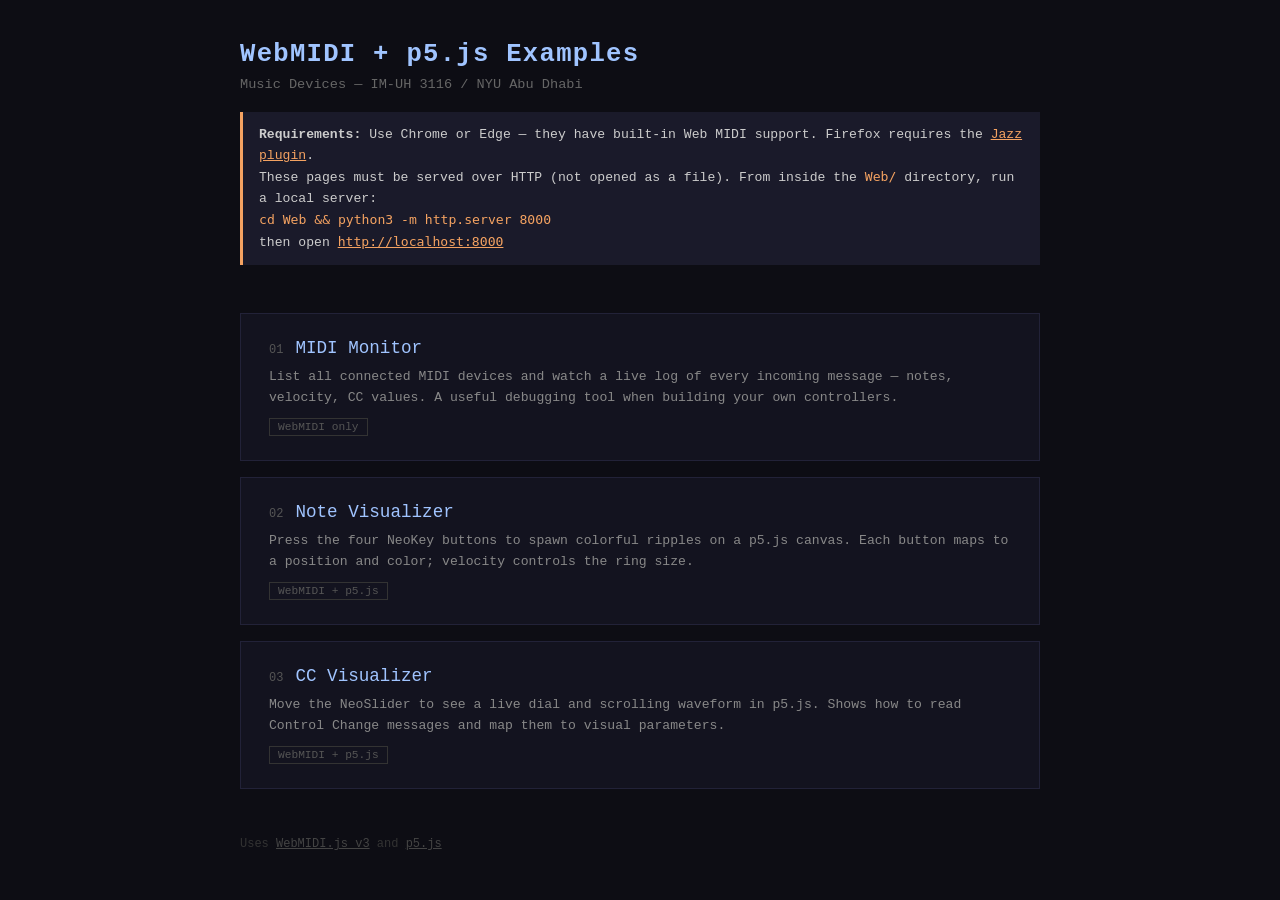
==== Web/index.html @ 54f550d8 "Add WebMIDI + p5.js example pages for the class kit Three standalone HTML pages under Web/ demonstra" ====
<!DOCTYPE html>
<html lang="en">
<head>
  <meta charset="UTF-8">
  <meta name="viewport" content="width=device-width, initial-scale=1.0">
  <title>WebMIDI + p5.js Examples</title>
  <style>
    * { box-sizing: border-box; margin: 0; padding: 0; }

    body {
      background: #0d0d14;
      color: #e0e0f0;
      font-family: 'Courier New', monospace;
      padding: 40px 20px;
      min-height: 100vh;
    }

    header {
      max-width: 800px;
      margin: 0 auto 48px;
    }

    h1 {
      font-size: 1.6rem;
      color: #a0c4ff;
      margin-bottom: 8px;
      letter-spacing: 0.05em;
    }

    .subtitle {
      color: #666;
      font-size: 0.85rem;
    }

    .notice {
      margin-top: 20px;
      padding: 12px 16px;
      background: #1a1a2a;
      border-left: 3px solid #f4a261;
      color: #ccc;
      font-size: 0.82rem;
      line-height: 1.6;
    }

    .notice code {
      color: #f4a261;
    }

    .examples {
      max-width: 800px;
      margin: 0 auto;
      display: grid;
      gap: 16px;
    }

    .card {
      display: block;
      padding: 24px 28px;
      background: #13131f;
      border: 1px solid #222238;
      text-decoration: none;
      color: inherit;
      transition: border-color 0.15s, background 0.15s;
    }

    .card:hover {
      background: #17172a;
      border-color: #a0c4ff;
    }

    .card-header {
      display: flex;
      align-items: baseline;
      gap: 12px;
      margin-bottom: 8px;
    }

    .card-num {
      font-size: 0.75rem;
      color: #555;
    }

    .card-title {
      font-size: 1.1rem;
      color: #a0c4ff;
    }

    .card-desc {
      color: #888;
      font-size: 0.82rem;
      line-height: 1.6;
    }

    .tag {
      display: inline-block;
      margin-top: 10px;
      padding: 2px 8px;
      font-size: 0.7rem;
      border: 1px solid #333;
      color: #555;
    }

    footer {
      max-width: 800px;
      margin: 48px auto 0;
      color: #333;
      font-size: 0.75rem;
    }
  </style>
</head>
<body>

<header>
  <h1>WebMIDI + p5.js Examples</h1>
  <p class="subtitle">Music Devices — IM-UH 3116 / NYU Abu Dhabi</p>

  <div class="notice">
    <strong>Requirements:</strong> Use Chrome or Edge — they have built-in Web MIDI support.
    Firefox requires the <a href="https://jazz-soft.net/download/Jazz-Plugin/" style="color:#f4a261">Jazz plugin</a>.<br>
    These pages must be served over HTTP (not opened as a file). From inside the <code>Web/</code>
    directory, run a local server:
    <br><code>cd Web &amp;&amp; python3 -m http.server 8000</code>
    <br>then open <a href="http://localhost:8000" style="color:#f4a261"><code>http://localhost:8000</code></a>
  </div>
</header>

<div class="examples">

  <a class="card" href="01_midi_monitor.html">
    <div class="card-header">
      <span class="card-num">01</span>
      <span class="card-title">MIDI Monitor</span>
    </div>
    <p class="card-desc">
      List all connected MIDI devices and watch a live log of every incoming message —
      notes, velocity, CC values. A useful debugging tool when building your own controllers.
    </p>
    <span class="tag">WebMIDI only</span>
  </a>

  <a class="card" href="02_note_visualizer.html">
    <div class="card-header">
      <span class="card-num">02</span>
      <span class="card-title">Note Visualizer</span>
    </div>
    <p class="card-desc">
      Press the four NeoKey buttons to spawn colorful ripples on a p5.js canvas.
      Each button maps to a position and color; velocity controls the ring size.
    </p>
    <span class="tag">WebMIDI + p5.js</span>
  </a>

  <a class="card" href="03_cc_visualizer.html">
    <div class="card-header">
      <span class="card-num">03</span>
      <span class="card-title">CC Visualizer</span>
    </div>
    <p class="card-desc">
      Move the NeoSlider to see a live dial and scrolling waveform in p5.js.
      Shows how to read Control Change messages and map them to visual parameters.
    </p>
    <span class="tag">WebMIDI + p5.js</span>
  </a>

</div>

<footer>
  <p>Uses <a href="https://webmidijs.org" style="color:#444">WebMIDI.js v3</a> and <a href="https://p5js.org" style="color:#444">p5.js</a></p>
</footer>

</body>
</html>
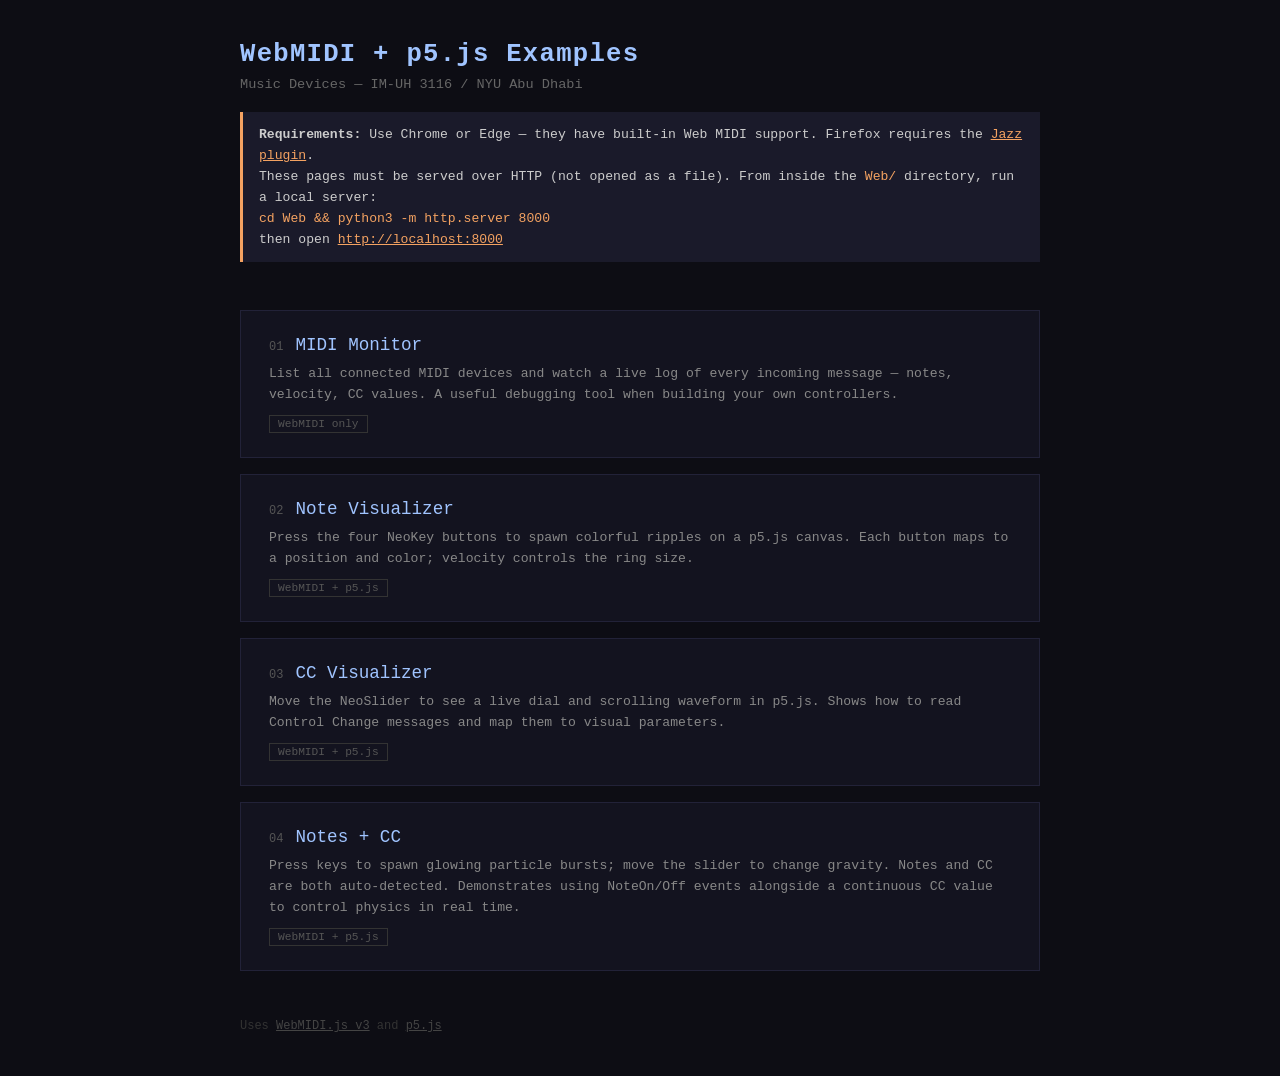
==== commit a39b3b3e: "Combined example" ====
--- a/Web/index.html
+++ b/Web/index.html
@@ -162,6 +162,19 @@
     <span class="tag">WebMIDI + p5.js</span>
   </a>
 
+  <a class="card" href="04_notes_and_cc.html">
+    <div class="card-header">
+      <span class="card-num">04</span>
+      <span class="card-title">Notes + CC</span>
+    </div>
+    <p class="card-desc">
+      Press keys to spawn glowing particle bursts; move the slider to change gravity.
+      Notes and CC are both auto-detected. Demonstrates using NoteOn/Off events
+      alongside a continuous CC value to control physics in real time.
+    </p>
+    <span class="tag">WebMIDI + p5.js</span>
+  </a>
+
 </div>
 
 <footer>
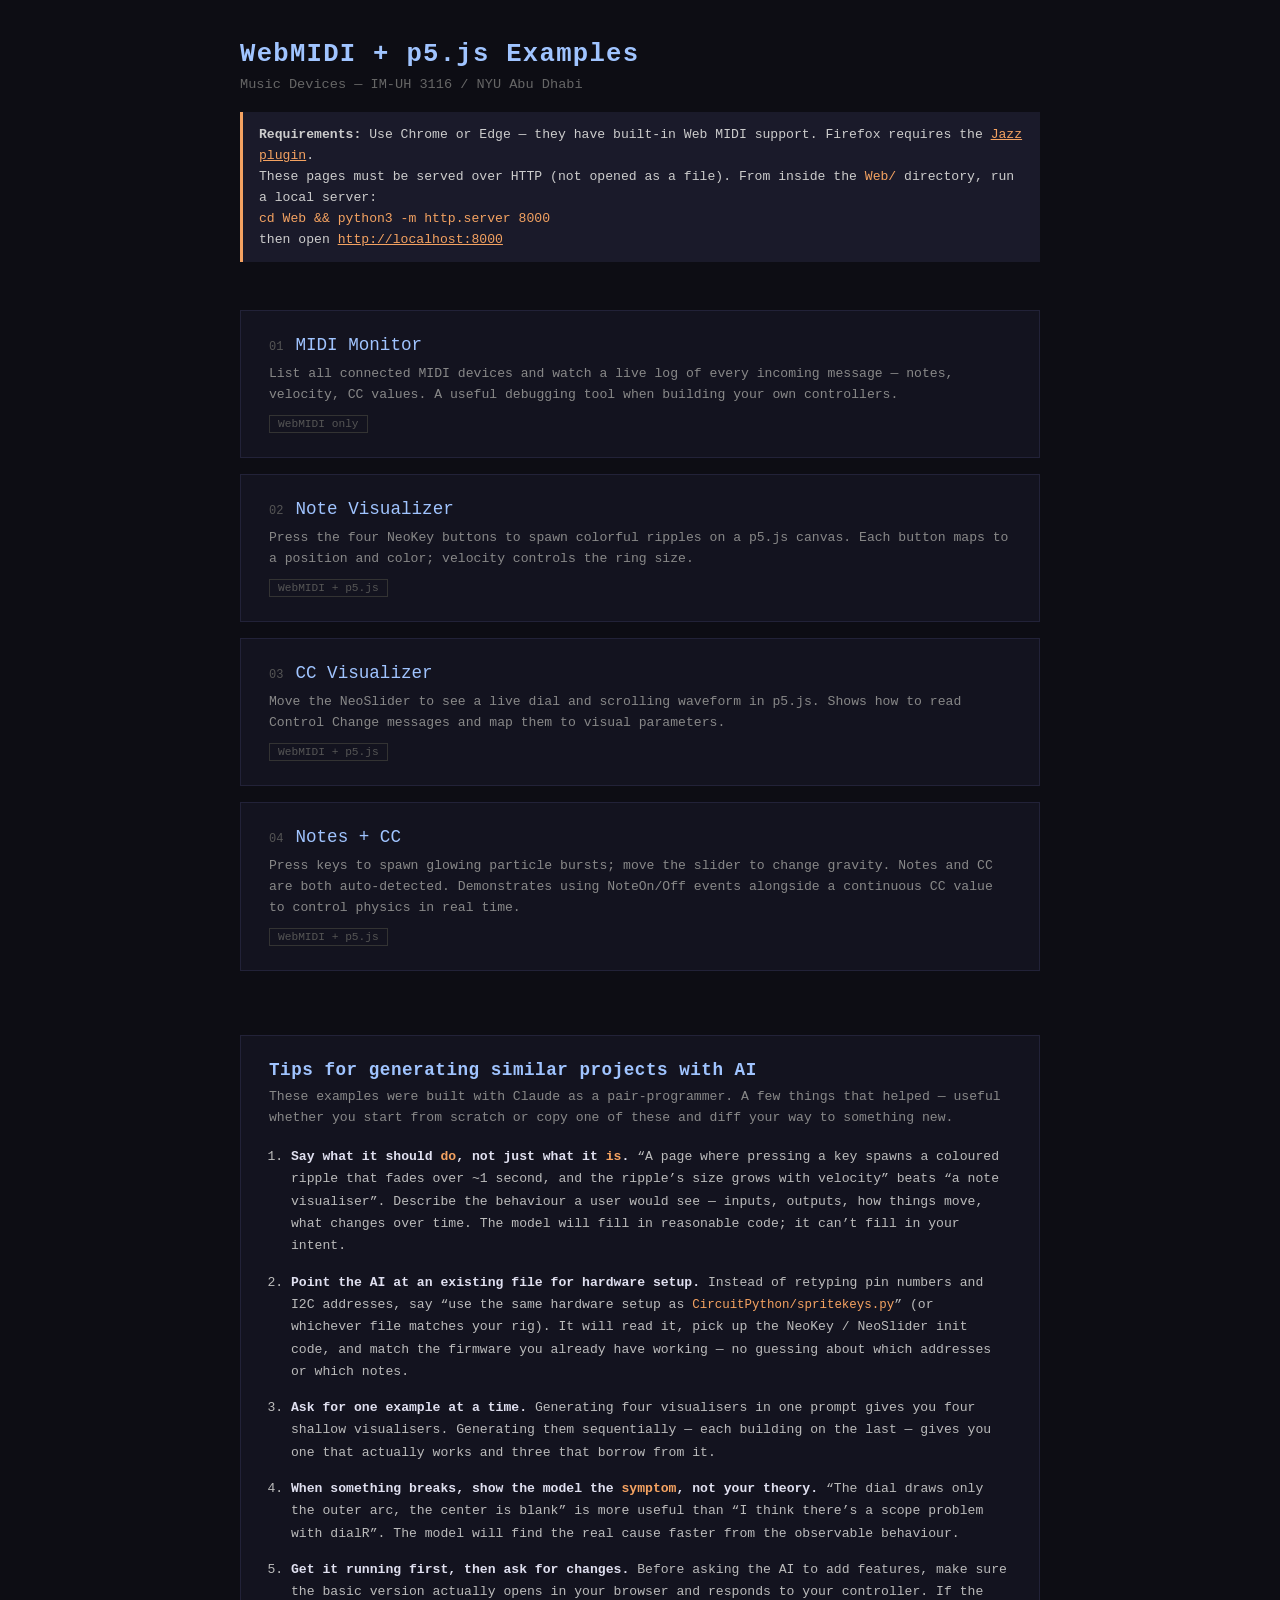
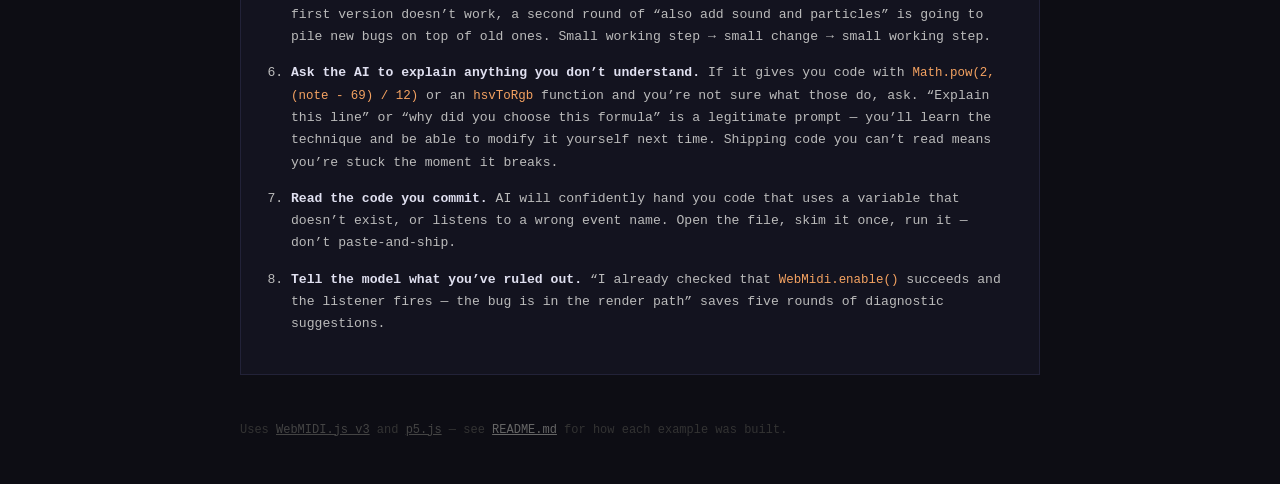
==== commit f874153d: "Add per-example write-ups and AI project-generation tips Web/README.md explains the techniques behin" ====
--- a/Web/index.html
+++ b/Web/index.html
@@ -98,6 +98,54 @@
       font-size: 0.7rem;
       border: 1px solid #333;
       color: #555;
+    }
+
+    .tips {
+      max-width: 800px;
+      margin: 64px auto 0;
+      padding: 24px 28px;
+      background: #13131f;
+      border: 1px solid #222238;
+    }
+
+    .tips h2 {
+      font-size: 1.1rem;
+      color: #a0c4ff;
+      margin-bottom: 6px;
+      letter-spacing: 0.03em;
+    }
+
+    .tips .intro {
+      color: #888;
+      font-size: 0.82rem;
+      line-height: 1.6;
+      margin-bottom: 18px;
+    }
+
+    .tips ol {
+      list-style: decimal outside;
+      padding-left: 22px;
+      color: #bbb;
+      font-size: 0.82rem;
+      line-height: 1.7;
+    }
+
+    .tips li {
+      margin-bottom: 14px;
+    }
+
+    .tips li strong {
+      color: #e0e0f0;
+    }
+
+    .tips li em {
+      color: #f4a261;
+      font-style: normal;
+    }
+
+    .tips code {
+      color: #f4a261;
+      font-size: 0.78rem;
     }
 
     footer {
@@ -177,8 +225,71 @@
 
 </div>
 
+<section class="tips">
+  <h2>Tips for generating similar projects with AI</h2>
+  <p class="intro">
+    These examples were built with Claude as a pair-programmer. A few things that helped —
+    useful whether you start from scratch or copy one of these and diff your way to something new.
+  </p>
+
+  <ol>
+    <li>
+      <strong>Say what it should <em>do</em>, not just what it <em>is</em>.</strong>
+      &ldquo;A page where pressing a key spawns a coloured ripple that fades over ~1 second,
+      and the ripple&rsquo;s size grows with velocity&rdquo; beats &ldquo;a note visualiser&rdquo;.
+      Describe the behaviour a user would see &mdash; inputs, outputs, how things move,
+      what changes over time. The model will fill in reasonable code; it can&rsquo;t fill in your intent.
+    </li>
+    <li>
+      <strong>Point the AI at an existing file for hardware setup.</strong>
+      Instead of retyping pin numbers and I2C addresses, say
+      &ldquo;use the same hardware setup as <code>CircuitPython/spritekeys.py</code>&rdquo;
+      (or whichever file matches your rig). It will read it, pick up the NeoKey / NeoSlider
+      init code, and match the firmware you already have working &mdash; no guessing about
+      which addresses or which notes.
+    </li>
+    <li>
+      <strong>Ask for one example at a time.</strong>
+      Generating four visualisers in one prompt gives you four shallow visualisers.
+      Generating them sequentially &mdash; each building on the last &mdash; gives you one
+      that actually works and three that borrow from it.
+    </li>
+    <li>
+      <strong>When something breaks, show the model the <em>symptom</em>, not your theory.</strong>
+      &ldquo;The dial draws only the outer arc, the center is blank&rdquo; is more useful than
+      &ldquo;I think there&rsquo;s a scope problem with dialR&rdquo;. The model will find the real cause
+      faster from the observable behaviour.
+    </li>
+    <li>
+      <strong>Get it running first, then ask for changes.</strong>
+      Before asking the AI to add features, make sure the basic version actually opens in your
+      browser and responds to your controller. If the first version doesn&rsquo;t work, a second round of
+      &ldquo;also add sound and particles&rdquo; is going to pile new bugs on top of old ones.
+      Small working step &rarr; small change &rarr; small working step.
+    </li>
+    <li>
+      <strong>Ask the AI to explain anything you don&rsquo;t understand.</strong>
+      If it gives you code with <code>Math.pow(2, (note - 69) / 12)</code> or an
+      <code>hsvToRgb</code> function and you&rsquo;re not sure what those do, ask.
+      &ldquo;Explain this line&rdquo; or &ldquo;why did you choose this formula&rdquo; is a
+      legitimate prompt &mdash; you&rsquo;ll learn the technique and be able to modify it yourself
+      next time. Shipping code you can&rsquo;t read means you&rsquo;re stuck the moment it breaks.
+    </li>
+    <li>
+      <strong>Read the code you commit.</strong>
+      AI will confidently hand you code that uses a variable that doesn&rsquo;t exist, or listens
+      to a wrong event name. Open the file, skim it once, run it &mdash; don&rsquo;t paste-and-ship.
+    </li>
+    <li>
+      <strong>Tell the model what you&rsquo;ve ruled out.</strong>
+      &ldquo;I already checked that <code>WebMidi.enable()</code> succeeds and the listener fires &mdash; the bug is
+      in the render path&rdquo; saves five rounds of diagnostic suggestions.
+    </li>
+  </ol>
+</section>
+
 <footer>
-  <p>Uses <a href="https://webmidijs.org" style="color:#444">WebMIDI.js v3</a> and <a href="https://p5js.org" style="color:#444">p5.js</a></p>
+  <p>Uses <a href="https://webmidijs.org" style="color:#444">WebMIDI.js v3</a> and <a href="https://p5js.org" style="color:#444">p5.js</a> &mdash; see <a href="README.md" style="color:#666">README.md</a> for how each example was built.</p>
 </footer>
 
 </body>
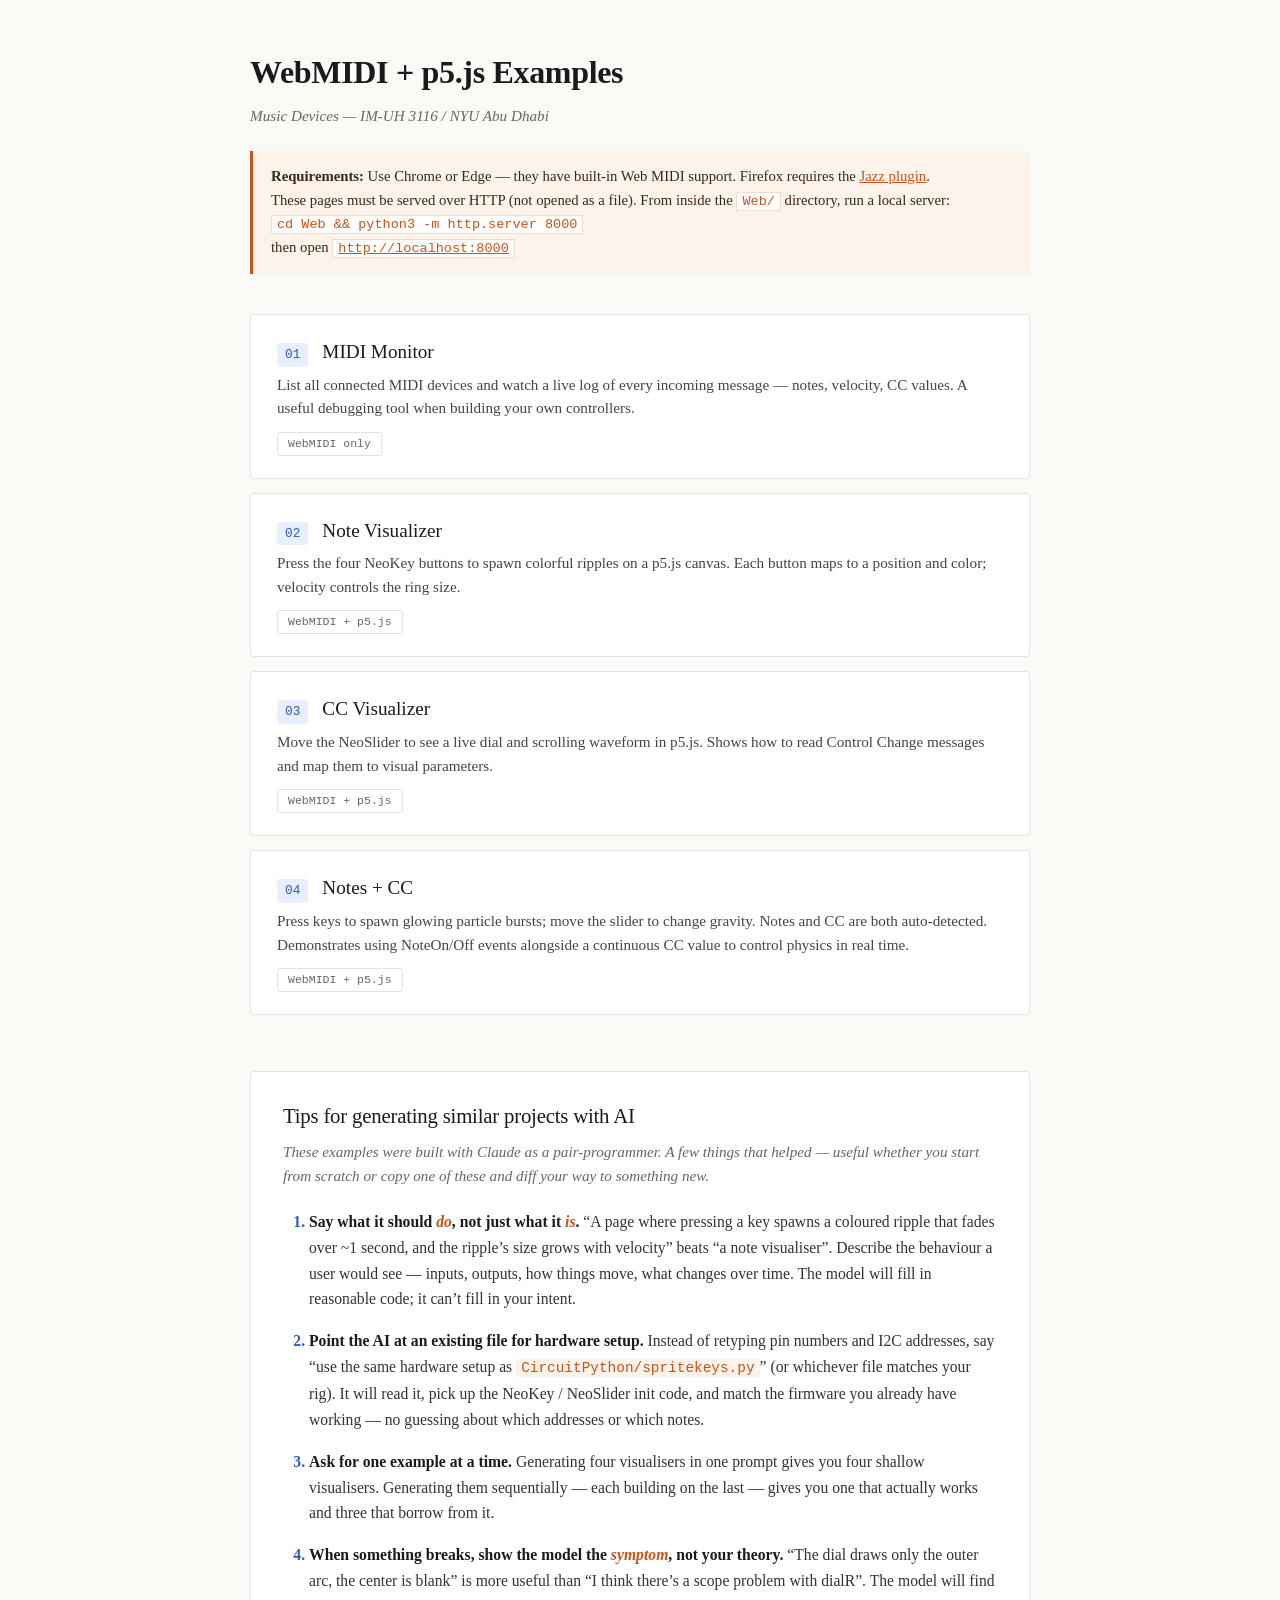
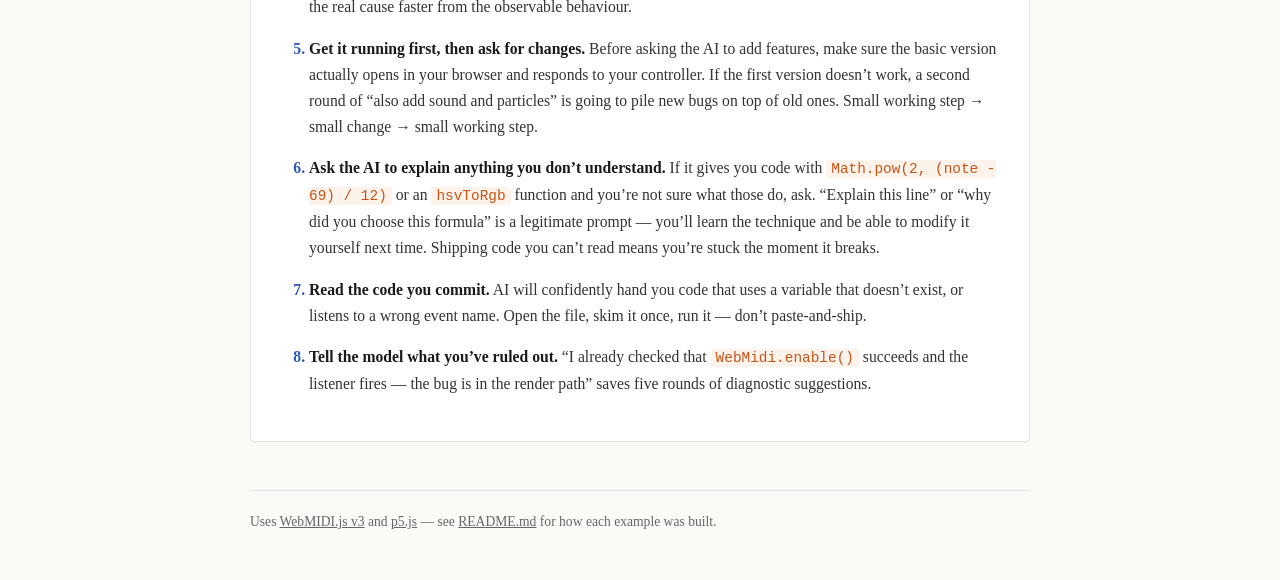
==== commit 90916196: "Styling" ====
--- a/Web/index.html
+++ b/Web/index.html
@@ -7,153 +7,202 @@
   <style>
     * { box-sizing: border-box; margin: 0; padding: 0; }
 
+    :root {
+      --accent: #2c5bb6;
+      --accent-soft: #e8f0ff;
+      --warn: #c6541a;
+      --warn-soft: #fdf3ea;
+      --text: #1a1a1a;
+      --muted: #666;
+      --rule: #e2e2e6;
+    }
+
     body {
-      background: #0d0d14;
-      color: #e0e0f0;
-      font-family: 'Courier New', monospace;
-      padding: 40px 20px;
+      background: #fafaf7;
+      color: var(--text);
+      font-family: Georgia, 'Iowan Old Style', 'Times New Roman', serif;
+      font-size: 17px;
+      line-height: 1.55;
+      padding: 48px 20px;
       min-height: 100vh;
     }
 
+    code, .mono {
+      font-family: 'SF Mono', Menlo, Consolas, 'Courier New', monospace;
+      font-size: 0.92em;
+    }
+
+    a { color: var(--accent); }
+
     header {
-      max-width: 800px;
-      margin: 0 auto 48px;
+      max-width: 780px;
+      margin: 0 auto 40px;
     }
 
     h1 {
-      font-size: 1.6rem;
-      color: #a0c4ff;
-      margin-bottom: 8px;
-      letter-spacing: 0.05em;
+      font-size: 2rem;
+      color: var(--text);
+      margin-bottom: 6px;
+      letter-spacing: -0.01em;
     }
 
     .subtitle {
-      color: #666;
-      font-size: 0.85rem;
+      color: var(--muted);
+      font-size: 0.95rem;
+      font-style: italic;
     }
 
     .notice {
-      margin-top: 20px;
-      padding: 12px 16px;
-      background: #1a1a2a;
-      border-left: 3px solid #f4a261;
-      color: #ccc;
-      font-size: 0.82rem;
+      margin-top: 24px;
+      padding: 14px 18px;
+      background: var(--warn-soft);
+      border-left: 3px solid var(--warn);
+      color: #3d2615;
+      font-size: 0.92rem;
       line-height: 1.6;
     }
 
     .notice code {
-      color: #f4a261;
-    }
+      color: var(--warn);
+      background: #fff;
+      padding: 1px 5px;
+      border: 1px solid #f0dcc8;
+    }
+
+    .notice a { color: var(--warn); }
 
     .examples {
-      max-width: 800px;
+      max-width: 780px;
       margin: 0 auto;
       display: grid;
-      gap: 16px;
+      gap: 14px;
     }
 
     .card {
       display: block;
-      padding: 24px 28px;
-      background: #13131f;
-      border: 1px solid #222238;
+      padding: 22px 26px;
+      background: #fff;
+      border: 1px solid var(--rule);
+      border-radius: 4px;
       text-decoration: none;
       color: inherit;
-      transition: border-color 0.15s, background 0.15s;
+      transition: border-color 0.15s, box-shadow 0.15s, transform 0.15s;
     }
 
     .card:hover {
-      background: #17172a;
-      border-color: #a0c4ff;
+      border-color: var(--accent);
+      box-shadow: 0 2px 10px rgba(44, 91, 182, 0.08);
+      transform: translateY(-1px);
     }
 
     .card-header {
       display: flex;
       align-items: baseline;
-      gap: 12px;
-      margin-bottom: 8px;
+      gap: 14px;
+      margin-bottom: 6px;
     }
 
     .card-num {
-      font-size: 0.75rem;
-      color: #555;
+      font-family: 'SF Mono', Menlo, Consolas, 'Courier New', monospace;
+      font-size: 0.8rem;
+      color: var(--accent);
+      background: var(--accent-soft);
+      padding: 2px 8px;
+      border-radius: 3px;
     }
 
     .card-title {
-      font-size: 1.1rem;
-      color: #a0c4ff;
+      font-size: 1.2rem;
+      color: var(--text);
+      font-weight: normal;
     }
 
     .card-desc {
-      color: #888;
-      font-size: 0.82rem;
-      line-height: 1.6;
+      color: #444;
+      font-size: 0.95rem;
+      line-height: 1.55;
     }
 
     .tag {
       display: inline-block;
-      margin-top: 10px;
-      padding: 2px 8px;
-      font-size: 0.7rem;
-      border: 1px solid #333;
-      color: #555;
+      margin-top: 12px;
+      padding: 2px 10px;
+      font-family: 'SF Mono', Menlo, Consolas, 'Courier New', monospace;
+      font-size: 0.72rem;
+      border: 1px solid var(--rule);
+      color: var(--muted);
+      border-radius: 3px;
     }
 
     .tips {
-      max-width: 800px;
-      margin: 64px auto 0;
-      padding: 24px 28px;
-      background: #13131f;
-      border: 1px solid #222238;
+      max-width: 780px;
+      margin: 56px auto 0;
+      padding: 28px 32px;
+      background: #fff;
+      border: 1px solid var(--rule);
+      border-radius: 4px;
     }
 
     .tips h2 {
-      font-size: 1.1rem;
-      color: #a0c4ff;
-      margin-bottom: 6px;
-      letter-spacing: 0.03em;
+      font-size: 1.3rem;
+      color: var(--text);
+      margin-bottom: 8px;
+      font-weight: normal;
+      letter-spacing: -0.01em;
     }
 
     .tips .intro {
-      color: #888;
-      font-size: 0.82rem;
+      color: var(--muted);
+      font-size: 0.95rem;
       line-height: 1.6;
-      margin-bottom: 18px;
+      margin-bottom: 20px;
+      font-style: italic;
     }
 
     .tips ol {
       list-style: decimal outside;
-      padding-left: 22px;
-      color: #bbb;
-      font-size: 0.82rem;
-      line-height: 1.7;
+      padding-left: 26px;
+      color: #333;
+      font-size: 0.98rem;
+      line-height: 1.65;
     }
 
     .tips li {
-      margin-bottom: 14px;
+      margin-bottom: 16px;
+    }
+
+    .tips li::marker {
+      color: var(--accent);
+      font-weight: bold;
     }
 
     .tips li strong {
-      color: #e0e0f0;
+      color: var(--text);
     }
 
     .tips li em {
-      color: #f4a261;
-      font-style: normal;
+      color: var(--warn);
+      font-style: italic;
     }
 
     .tips code {
-      color: #f4a261;
-      font-size: 0.78rem;
+      color: var(--warn);
+      background: var(--warn-soft);
+      padding: 1px 5px;
+      border-radius: 3px;
     }
 
     footer {
-      max-width: 800px;
+      max-width: 780px;
       margin: 48px auto 0;
-      color: #333;
-      font-size: 0.75rem;
-    }
+      padding-top: 20px;
+      border-top: 1px solid var(--rule);
+      color: var(--muted);
+      font-size: 0.85rem;
+    }
+
+    footer a { color: var(--muted); text-decoration: underline; }
+    footer a:hover { color: var(--accent); }
   </style>
 </head>
 <body>
@@ -164,11 +213,11 @@
 
   <div class="notice">
     <strong>Requirements:</strong> Use Chrome or Edge — they have built-in Web MIDI support.
-    Firefox requires the <a href="https://jazz-soft.net/download/Jazz-Plugin/" style="color:#f4a261">Jazz plugin</a>.<br>
+    Firefox requires the <a href="https://jazz-soft.net/download/Jazz-Plugin/">Jazz plugin</a>.<br>
     These pages must be served over HTTP (not opened as a file). From inside the <code>Web/</code>
     directory, run a local server:
     <br><code>cd Web &amp;&amp; python3 -m http.server 8000</code>
-    <br>then open <a href="http://localhost:8000" style="color:#f4a261"><code>http://localhost:8000</code></a>
+    <br>then open <a href="http://localhost:8000"><code>http://localhost:8000</code></a>
   </div>
 </header>
 
@@ -289,7 +338,7 @@
 </section>
 
 <footer>
-  <p>Uses <a href="https://webmidijs.org" style="color:#444">WebMIDI.js v3</a> and <a href="https://p5js.org" style="color:#444">p5.js</a> &mdash; see <a href="README.md" style="color:#666">README.md</a> for how each example was built.</p>
+  <p>Uses <a href="https://webmidijs.org">WebMIDI.js v3</a> and <a href="https://p5js.org">p5.js</a> &mdash; see <a href="README.md">README.md</a> for how each example was built.</p>
 </footer>
 
 </body>
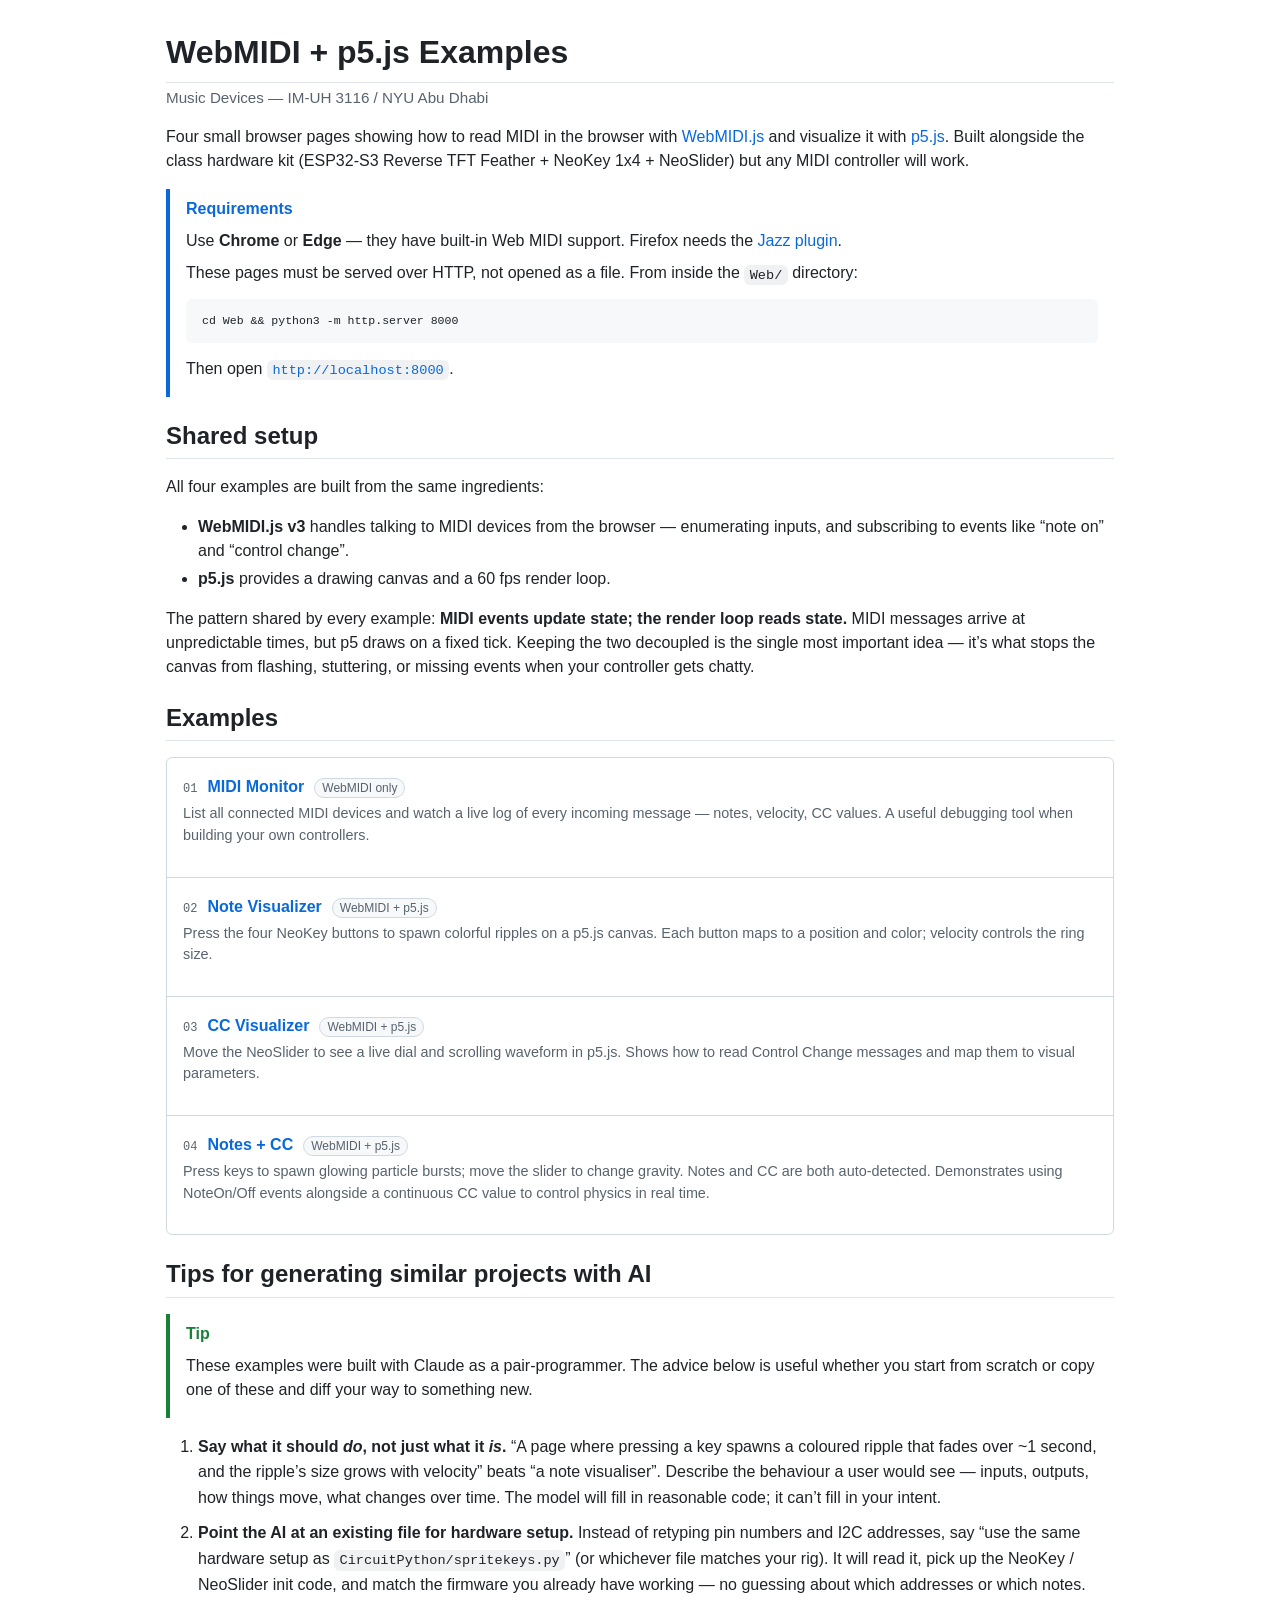
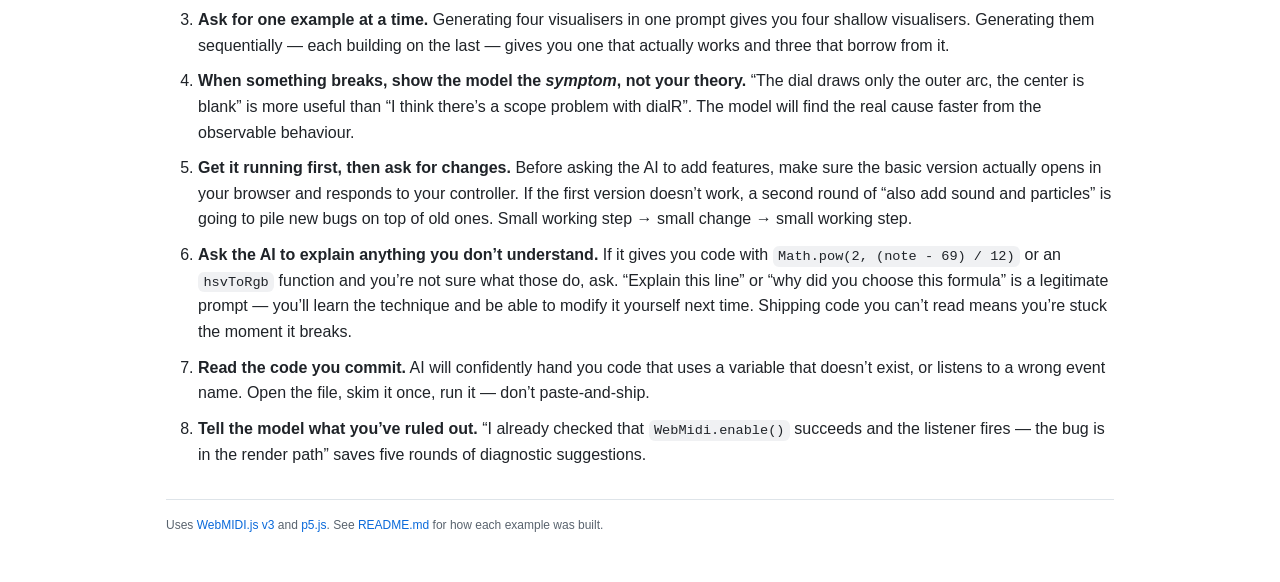
==== commit e317c8f9: "Styling" ====
--- a/Web/index.html
+++ b/Web/index.html
@@ -5,341 +5,394 @@
   <meta name="viewport" content="width=device-width, initial-scale=1.0">
   <title>WebMIDI + p5.js Examples</title>
   <style>
-    * { box-sizing: border-box; margin: 0; padding: 0; }
+    * { box-sizing: border-box; }
 
     :root {
-      --accent: #2c5bb6;
-      --accent-soft: #e8f0ff;
-      --warn: #c6541a;
-      --warn-soft: #fdf3ea;
-      --text: #1a1a1a;
-      --muted: #666;
-      --rule: #e2e2e6;
-    }
+      --text: #1f2328;
+      --muted: #59636e;
+      --link: #0969da;
+      --rule: #d1d9e0;
+      --rule-muted: #d1d9e0b3;
+      --bg: #ffffff;
+      --canvas-subtle: #f6f8fa;
+      --code-bg: #818b981f;
+      --note-border: #0969da;
+      --note-bg: #ddf4ff80;
+      --tip-border: #1a7f37;
+      --tip-bg: #dafbe180;
+    }
+
+    html, body { margin: 0; padding: 0; }
 
     body {
-      background: #fafaf7;
+      background: var(--bg);
       color: var(--text);
-      font-family: Georgia, 'Iowan Old Style', 'Times New Roman', serif;
-      font-size: 17px;
-      line-height: 1.55;
-      padding: 48px 20px;
-      min-height: 100vh;
-    }
-
-    code, .mono {
-      font-family: 'SF Mono', Menlo, Consolas, 'Courier New', monospace;
-      font-size: 0.92em;
-    }
-
-    a { color: var(--accent); }
-
-    header {
-      max-width: 780px;
-      margin: 0 auto 40px;
+      font-family: -apple-system, BlinkMacSystemFont, "Segoe UI", "Noto Sans", Helvetica, Arial, sans-serif, "Apple Color Emoji", "Segoe UI Emoji";
+      font-size: 16px;
+      line-height: 1.5;
+      -webkit-font-smoothing: antialiased;
+    }
+
+    .container {
+      max-width: 1012px;
+      margin: 0 auto;
+      padding: 32px;
+    }
+
+    @media (max-width: 768px) {
+      .container { padding: 16px; }
+    }
+
+    code, kbd, pre, samp, .mono {
+      font-family: ui-monospace, SFMono-Regular, "SF Mono", Menlo, Consolas, "Liberation Mono", monospace;
+      font-size: 85%;
+    }
+
+    p code, li code, td code {
+      padding: 0.2em 0.4em;
+      background: var(--code-bg);
+      border-radius: 6px;
+      white-space: break-spaces;
+    }
+
+    a {
+      color: var(--link);
+      text-decoration: none;
+    }
+    a:hover { text-decoration: underline; }
+
+    h1, h2, h3 {
+      margin-top: 24px;
+      margin-bottom: 16px;
+      font-weight: 600;
+      line-height: 1.25;
     }
 
     h1 {
-      font-size: 2rem;
-      color: var(--text);
-      margin-bottom: 6px;
-      letter-spacing: -0.01em;
+      font-size: 2em;
+      padding-bottom: 0.3em;
+      border-bottom: 1px solid var(--rule-muted);
+      margin-top: 0;
+    }
+
+    h2 {
+      font-size: 1.5em;
+      padding-bottom: 0.3em;
+      border-bottom: 1px solid var(--rule-muted);
+    }
+
+    h3 { font-size: 1.25em; }
+
+    p { margin: 0 0 16px; }
+
+    ul, ol {
+      margin: 0 0 16px;
+      padding-left: 2em;
+    }
+    li { margin-bottom: 4px; }
+    li > p { margin: 8px 0; }
+
+    hr {
+      border: 0;
+      border-top: 1px solid var(--rule-muted);
+      margin: 24px 0;
+      height: 0;
     }
 
     .subtitle {
       color: var(--muted);
-      font-size: 0.95rem;
-      font-style: italic;
-    }
-
-    .notice {
-      margin-top: 24px;
-      padding: 14px 18px;
-      background: var(--warn-soft);
-      border-left: 3px solid var(--warn);
-      color: #3d2615;
-      font-size: 0.92rem;
-      line-height: 1.6;
-    }
-
-    .notice code {
-      color: var(--warn);
+      font-size: 0.95em;
+      margin-top: -12px;
+      margin-bottom: 16px;
+    }
+
+    /* GitHub-style alert / note callout */
+    .alert {
+      padding: 8px 16px;
+      margin-bottom: 16px;
+      color: inherit;
+      border-left: 0.25em solid var(--note-border);
+      background: transparent;
+    }
+    .alert p { margin: 8px 0; }
+    .alert-title {
+      display: flex;
+      align-items: center;
+      gap: 6px;
+      font-weight: 600;
+      color: var(--note-border);
+      margin-bottom: 4px;
+    }
+
+    .alert-tip { border-left-color: var(--tip-border); }
+    .alert-tip .alert-title { color: var(--tip-border); }
+
+    /* Example cards: laid out like a repo's file list */
+    .examples {
+      border: 1px solid var(--rule);
+      border-radius: 6px;
+      overflow: hidden;
+      margin: 16px 0 24px;
       background: #fff;
-      padding: 1px 5px;
-      border: 1px solid #f0dcc8;
-    }
-
-    .notice a { color: var(--warn); }
-
-    .examples {
-      max-width: 780px;
-      margin: 0 auto;
-      display: grid;
-      gap: 14px;
     }
 
     .card {
       display: block;
-      padding: 22px 26px;
-      background: #fff;
-      border: 1px solid var(--rule);
-      border-radius: 4px;
+      padding: 14px 16px;
+      border-bottom: 1px solid var(--rule);
       text-decoration: none;
       color: inherit;
-      transition: border-color 0.15s, box-shadow 0.15s, transform 0.15s;
-    }
-
+      transition: background 0.1s;
+    }
+    .card:last-child { border-bottom: 0; }
     .card:hover {
-      border-color: var(--accent);
-      box-shadow: 0 2px 10px rgba(44, 91, 182, 0.08);
-      transform: translateY(-1px);
+      background: var(--canvas-subtle);
+      text-decoration: none;
     }
 
     .card-header {
       display: flex;
       align-items: baseline;
-      gap: 14px;
-      margin-bottom: 6px;
+      gap: 10px;
+      margin-bottom: 4px;
     }
 
     .card-num {
-      font-family: 'SF Mono', Menlo, Consolas, 'Courier New', monospace;
-      font-size: 0.8rem;
-      color: var(--accent);
-      background: var(--accent-soft);
-      padding: 2px 8px;
-      border-radius: 3px;
+      font-family: ui-monospace, SFMono-Regular, "SF Mono", Menlo, Consolas, "Liberation Mono", monospace;
+      font-size: 12px;
+      color: var(--muted);
     }
 
     .card-title {
-      font-size: 1.2rem;
-      color: var(--text);
-      font-weight: normal;
-    }
+      font-size: 1em;
+      font-weight: 600;
+      color: var(--link);
+    }
+    .card:hover .card-title { text-decoration: underline; }
 
     .card-desc {
-      color: #444;
-      font-size: 0.95rem;
-      line-height: 1.55;
+      color: var(--muted);
+      font-size: 0.9em;
+      line-height: 1.5;
     }
 
     .tag {
       display: inline-block;
-      margin-top: 12px;
-      padding: 2px 10px;
-      font-family: 'SF Mono', Menlo, Consolas, 'Courier New', monospace;
-      font-size: 0.72rem;
+      margin-top: 6px;
+      padding: 0 7px;
+      font-size: 12px;
+      line-height: 18px;
       border: 1px solid var(--rule);
       color: var(--muted);
-      border-radius: 3px;
-    }
-
-    .tips {
-      max-width: 780px;
-      margin: 56px auto 0;
-      padding: 28px 32px;
-      background: #fff;
-      border: 1px solid var(--rule);
-      border-radius: 4px;
-    }
-
-    .tips h2 {
-      font-size: 1.3rem;
-      color: var(--text);
-      margin-bottom: 8px;
-      font-weight: normal;
-      letter-spacing: -0.01em;
-    }
-
-    .tips .intro {
-      color: var(--muted);
-      font-size: 0.95rem;
-      line-height: 1.6;
-      margin-bottom: 20px;
-      font-style: italic;
-    }
-
-    .tips ol {
-      list-style: decimal outside;
-      padding-left: 26px;
-      color: #333;
-      font-size: 0.98rem;
-      line-height: 1.65;
-    }
-
-    .tips li {
-      margin-bottom: 16px;
-    }
-
-    .tips li::marker {
-      color: var(--accent);
-      font-weight: bold;
-    }
-
-    .tips li strong {
-      color: var(--text);
-    }
-
-    .tips li em {
-      color: var(--warn);
-      font-style: italic;
-    }
-
-    .tips code {
-      color: var(--warn);
-      background: var(--warn-soft);
-      padding: 1px 5px;
-      border-radius: 3px;
-    }
+      border-radius: 2em;
+      background: var(--canvas-subtle);
+    }
+
+    pre.shell, .codeblock {
+      background: var(--canvas-subtle);
+      border-radius: 6px;
+      padding: 12px 16px;
+      overflow-x: auto;
+      font-size: 85%;
+      line-height: 1.45;
+    }
+    pre.shell code, .codeblock code {
+      padding: 0;
+      background: transparent;
+      border-radius: 0;
+    }
+
+    .tips ol { margin-top: 8px; }
+    .tips li { margin-bottom: 10px; line-height: 1.6; }
+    .tips em { color: var(--text); font-style: italic; }
 
     footer {
-      max-width: 780px;
-      margin: 48px auto 0;
-      padding-top: 20px;
-      border-top: 1px solid var(--rule);
-      color: var(--muted);
-      font-size: 0.85rem;
-    }
-
-    footer a { color: var(--muted); text-decoration: underline; }
-    footer a:hover { color: var(--accent); }
+      margin-top: 32px;
+      padding-top: 16px;
+      border-top: 1px solid var(--rule-muted);
+      color: var(--muted);
+      font-size: 12px;
+    }
   </style>
 </head>
 <body>
 
-<header>
+<div class="container">
+
   <h1>WebMIDI + p5.js Examples</h1>
-  <p class="subtitle">Music Devices — IM-UH 3116 / NYU Abu Dhabi</p>
-
-  <div class="notice">
-    <strong>Requirements:</strong> Use Chrome or Edge — they have built-in Web MIDI support.
-    Firefox requires the <a href="https://jazz-soft.net/download/Jazz-Plugin/">Jazz plugin</a>.<br>
-    These pages must be served over HTTP (not opened as a file). From inside the <code>Web/</code>
-    directory, run a local server:
-    <br><code>cd Web &amp;&amp; python3 -m http.server 8000</code>
-    <br>then open <a href="http://localhost:8000"><code>http://localhost:8000</code></a>
+  <p class="subtitle">Music Devices &mdash; IM-UH 3116 / NYU Abu Dhabi</p>
+
+  <p>
+    Four small browser pages showing how to read MIDI in the browser with
+    <a href="https://webmidijs.org">WebMIDI.js</a> and visualize it with
+    <a href="https://p5js.org">p5.js</a>. Built alongside the class hardware kit
+    (ESP32-S3 Reverse TFT Feather + NeoKey 1x4 + NeoSlider) but any MIDI controller
+    will work.
+  </p>
+
+  <div class="alert">
+    <div class="alert-title">Requirements</div>
+    <p>
+      Use <strong>Chrome</strong> or <strong>Edge</strong> &mdash; they have built-in Web MIDI support.
+      Firefox needs the <a href="https://jazz-soft.net/download/Jazz-Plugin/">Jazz plugin</a>.
+    </p>
+    <p>
+      These pages must be served over HTTP, not opened as a file. From inside the
+      <code>Web/</code> directory:
+    </p>
+    <pre class="shell"><code>cd Web &amp;&amp; python3 -m http.server 8000</code></pre>
+    <p>
+      Then open <a href="http://localhost:8000"><code>http://localhost:8000</code></a>.
+    </p>
   </div>
-</header>
-
-<div class="examples">
-
-  <a class="card" href="01_midi_monitor.html">
-    <div class="card-header">
-      <span class="card-num">01</span>
-      <span class="card-title">MIDI Monitor</span>
-    </div>
-    <p class="card-desc">
-      List all connected MIDI devices and watch a live log of every incoming message —
-      notes, velocity, CC values. A useful debugging tool when building your own controllers.
-    </p>
-    <span class="tag">WebMIDI only</span>
-  </a>
-
-  <a class="card" href="02_note_visualizer.html">
-    <div class="card-header">
-      <span class="card-num">02</span>
-      <span class="card-title">Note Visualizer</span>
-    </div>
-    <p class="card-desc">
-      Press the four NeoKey buttons to spawn colorful ripples on a p5.js canvas.
-      Each button maps to a position and color; velocity controls the ring size.
-    </p>
-    <span class="tag">WebMIDI + p5.js</span>
-  </a>
-
-  <a class="card" href="03_cc_visualizer.html">
-    <div class="card-header">
-      <span class="card-num">03</span>
-      <span class="card-title">CC Visualizer</span>
-    </div>
-    <p class="card-desc">
-      Move the NeoSlider to see a live dial and scrolling waveform in p5.js.
-      Shows how to read Control Change messages and map them to visual parameters.
-    </p>
-    <span class="tag">WebMIDI + p5.js</span>
-  </a>
-
-  <a class="card" href="04_notes_and_cc.html">
-    <div class="card-header">
-      <span class="card-num">04</span>
-      <span class="card-title">Notes + CC</span>
-    </div>
-    <p class="card-desc">
-      Press keys to spawn glowing particle bursts; move the slider to change gravity.
-      Notes and CC are both auto-detected. Demonstrates using NoteOn/Off events
-      alongside a continuous CC value to control physics in real time.
-    </p>
-    <span class="tag">WebMIDI + p5.js</span>
-  </a>
+
+  <h2>Shared setup</h2>
+  <p>All four examples are built from the same ingredients:</p>
+  <ul>
+    <li><strong>WebMIDI.js v3</strong> handles talking to MIDI devices from the browser &mdash; enumerating inputs, and subscribing to events like &ldquo;note on&rdquo; and &ldquo;control change&rdquo;.</li>
+    <li><strong>p5.js</strong> provides a drawing canvas and a 60 fps render loop.</li>
+  </ul>
+  <p>
+    The pattern shared by every example:
+    <strong>MIDI events update state; the render loop reads state.</strong>
+    MIDI messages arrive at unpredictable times, but p5 draws on a fixed tick.
+    Keeping the two decoupled is the single most important idea &mdash;
+    it&rsquo;s what stops the canvas from flashing, stuttering, or missing events
+    when your controller gets chatty.
+  </p>
+
+  <h2>Examples</h2>
+
+  <div class="examples">
+
+    <a class="card" href="01_midi_monitor.html">
+      <div class="card-header">
+        <span class="card-num">01</span>
+        <span class="card-title">MIDI Monitor</span>
+        <span class="tag">WebMIDI only</span>
+      </div>
+      <p class="card-desc">
+        List all connected MIDI devices and watch a live log of every incoming message &mdash;
+        notes, velocity, CC values. A useful debugging tool when building your own controllers.
+      </p>
+    </a>
+
+    <a class="card" href="02_note_visualizer.html">
+      <div class="card-header">
+        <span class="card-num">02</span>
+        <span class="card-title">Note Visualizer</span>
+        <span class="tag">WebMIDI + p5.js</span>
+      </div>
+      <p class="card-desc">
+        Press the four NeoKey buttons to spawn colorful ripples on a p5.js canvas.
+        Each button maps to a position and color; velocity controls the ring size.
+      </p>
+    </a>
+
+    <a class="card" href="03_cc_visualizer.html">
+      <div class="card-header">
+        <span class="card-num">03</span>
+        <span class="card-title">CC Visualizer</span>
+        <span class="tag">WebMIDI + p5.js</span>
+      </div>
+      <p class="card-desc">
+        Move the NeoSlider to see a live dial and scrolling waveform in p5.js.
+        Shows how to read Control Change messages and map them to visual parameters.
+      </p>
+    </a>
+
+    <a class="card" href="04_notes_and_cc.html">
+      <div class="card-header">
+        <span class="card-num">04</span>
+        <span class="card-title">Notes + CC</span>
+        <span class="tag">WebMIDI + p5.js</span>
+      </div>
+      <p class="card-desc">
+        Press keys to spawn glowing particle bursts; move the slider to change gravity.
+        Notes and CC are both auto-detected. Demonstrates using NoteOn/Off events
+        alongside a continuous CC value to control physics in real time.
+      </p>
+    </a>
+
+  </div>
+
+  <h2 id="tips">Tips for generating similar projects with AI</h2>
+
+  <div class="alert alert-tip">
+    <div class="alert-title">Tip</div>
+    <p>
+      These examples were built with Claude as a pair-programmer. The advice below
+      is useful whether you start from scratch or copy one of these and diff your
+      way to something new.
+    </p>
+  </div>
+
+  <div class="tips">
+    <ol>
+      <li>
+        <strong>Say what it should <em>do</em>, not just what it <em>is</em>.</strong>
+        &ldquo;A page where pressing a key spawns a coloured ripple that fades over ~1 second,
+        and the ripple&rsquo;s size grows with velocity&rdquo; beats &ldquo;a note visualiser&rdquo;.
+        Describe the behaviour a user would see &mdash; inputs, outputs, how things move,
+        what changes over time. The model will fill in reasonable code; it can&rsquo;t fill in your intent.
+      </li>
+      <li>
+        <strong>Point the AI at an existing file for hardware setup.</strong>
+        Instead of retyping pin numbers and I2C addresses, say
+        &ldquo;use the same hardware setup as <code>CircuitPython/spritekeys.py</code>&rdquo;
+        (or whichever file matches your rig). It will read it, pick up the NeoKey / NeoSlider
+        init code, and match the firmware you already have working &mdash; no guessing about
+        which addresses or which notes.
+      </li>
+      <li>
+        <strong>Ask for one example at a time.</strong>
+        Generating four visualisers in one prompt gives you four shallow visualisers.
+        Generating them sequentially &mdash; each building on the last &mdash; gives you one
+        that actually works and three that borrow from it.
+      </li>
+      <li>
+        <strong>When something breaks, show the model the <em>symptom</em>, not your theory.</strong>
+        &ldquo;The dial draws only the outer arc, the center is blank&rdquo; is more useful than
+        &ldquo;I think there&rsquo;s a scope problem with dialR&rdquo;. The model will find the real cause
+        faster from the observable behaviour.
+      </li>
+      <li>
+        <strong>Get it running first, then ask for changes.</strong>
+        Before asking the AI to add features, make sure the basic version actually opens in your
+        browser and responds to your controller. If the first version doesn&rsquo;t work, a second round of
+        &ldquo;also add sound and particles&rdquo; is going to pile new bugs on top of old ones.
+        Small working step &rarr; small change &rarr; small working step.
+      </li>
+      <li>
+        <strong>Ask the AI to explain anything you don&rsquo;t understand.</strong>
+        If it gives you code with <code>Math.pow(2, (note - 69) / 12)</code> or an
+        <code>hsvToRgb</code> function and you&rsquo;re not sure what those do, ask.
+        &ldquo;Explain this line&rdquo; or &ldquo;why did you choose this formula&rdquo; is a
+        legitimate prompt &mdash; you&rsquo;ll learn the technique and be able to modify it yourself
+        next time. Shipping code you can&rsquo;t read means you&rsquo;re stuck the moment it breaks.
+      </li>
+      <li>
+        <strong>Read the code you commit.</strong>
+        AI will confidently hand you code that uses a variable that doesn&rsquo;t exist, or listens
+        to a wrong event name. Open the file, skim it once, run it &mdash; don&rsquo;t paste-and-ship.
+      </li>
+      <li>
+        <strong>Tell the model what you&rsquo;ve ruled out.</strong>
+        &ldquo;I already checked that <code>WebMidi.enable()</code> succeeds and the listener fires &mdash; the bug is
+        in the render path&rdquo; saves five rounds of diagnostic suggestions.
+      </li>
+    </ol>
+  </div>
+
+  <footer>
+    <p>
+      Uses <a href="https://webmidijs.org">WebMIDI.js v3</a> and
+      <a href="https://p5js.org">p5.js</a>. See
+      <a href="README.md">README.md</a> for how each example was built.
+    </p>
+  </footer>
 
 </div>
-
-<section class="tips">
-  <h2>Tips for generating similar projects with AI</h2>
-  <p class="intro">
-    These examples were built with Claude as a pair-programmer. A few things that helped —
-    useful whether you start from scratch or copy one of these and diff your way to something new.
-  </p>
-
-  <ol>
-    <li>
-      <strong>Say what it should <em>do</em>, not just what it <em>is</em>.</strong>
-      &ldquo;A page where pressing a key spawns a coloured ripple that fades over ~1 second,
-      and the ripple&rsquo;s size grows with velocity&rdquo; beats &ldquo;a note visualiser&rdquo;.
-      Describe the behaviour a user would see &mdash; inputs, outputs, how things move,
-      what changes over time. The model will fill in reasonable code; it can&rsquo;t fill in your intent.
-    </li>
-    <li>
-      <strong>Point the AI at an existing file for hardware setup.</strong>
-      Instead of retyping pin numbers and I2C addresses, say
-      &ldquo;use the same hardware setup as <code>CircuitPython/spritekeys.py</code>&rdquo;
-      (or whichever file matches your rig). It will read it, pick up the NeoKey / NeoSlider
-      init code, and match the firmware you already have working &mdash; no guessing about
-      which addresses or which notes.
-    </li>
-    <li>
-      <strong>Ask for one example at a time.</strong>
-      Generating four visualisers in one prompt gives you four shallow visualisers.
-      Generating them sequentially &mdash; each building on the last &mdash; gives you one
-      that actually works and three that borrow from it.
-    </li>
-    <li>
-      <strong>When something breaks, show the model the <em>symptom</em>, not your theory.</strong>
-      &ldquo;The dial draws only the outer arc, the center is blank&rdquo; is more useful than
-      &ldquo;I think there&rsquo;s a scope problem with dialR&rdquo;. The model will find the real cause
-      faster from the observable behaviour.
-    </li>
-    <li>
-      <strong>Get it running first, then ask for changes.</strong>
-      Before asking the AI to add features, make sure the basic version actually opens in your
-      browser and responds to your controller. If the first version doesn&rsquo;t work, a second round of
-      &ldquo;also add sound and particles&rdquo; is going to pile new bugs on top of old ones.
-      Small working step &rarr; small change &rarr; small working step.
-    </li>
-    <li>
-      <strong>Ask the AI to explain anything you don&rsquo;t understand.</strong>
-      If it gives you code with <code>Math.pow(2, (note - 69) / 12)</code> or an
-      <code>hsvToRgb</code> function and you&rsquo;re not sure what those do, ask.
-      &ldquo;Explain this line&rdquo; or &ldquo;why did you choose this formula&rdquo; is a
-      legitimate prompt &mdash; you&rsquo;ll learn the technique and be able to modify it yourself
-      next time. Shipping code you can&rsquo;t read means you&rsquo;re stuck the moment it breaks.
-    </li>
-    <li>
-      <strong>Read the code you commit.</strong>
-      AI will confidently hand you code that uses a variable that doesn&rsquo;t exist, or listens
-      to a wrong event name. Open the file, skim it once, run it &mdash; don&rsquo;t paste-and-ship.
-    </li>
-    <li>
-      <strong>Tell the model what you&rsquo;ve ruled out.</strong>
-      &ldquo;I already checked that <code>WebMidi.enable()</code> succeeds and the listener fires &mdash; the bug is
-      in the render path&rdquo; saves five rounds of diagnostic suggestions.
-    </li>
-  </ol>
-</section>
-
-<footer>
-  <p>Uses <a href="https://webmidijs.org">WebMIDI.js v3</a> and <a href="https://p5js.org">p5.js</a> &mdash; see <a href="README.md">README.md</a> for how each example was built.</p>
-</footer>
 
 </body>
 </html>
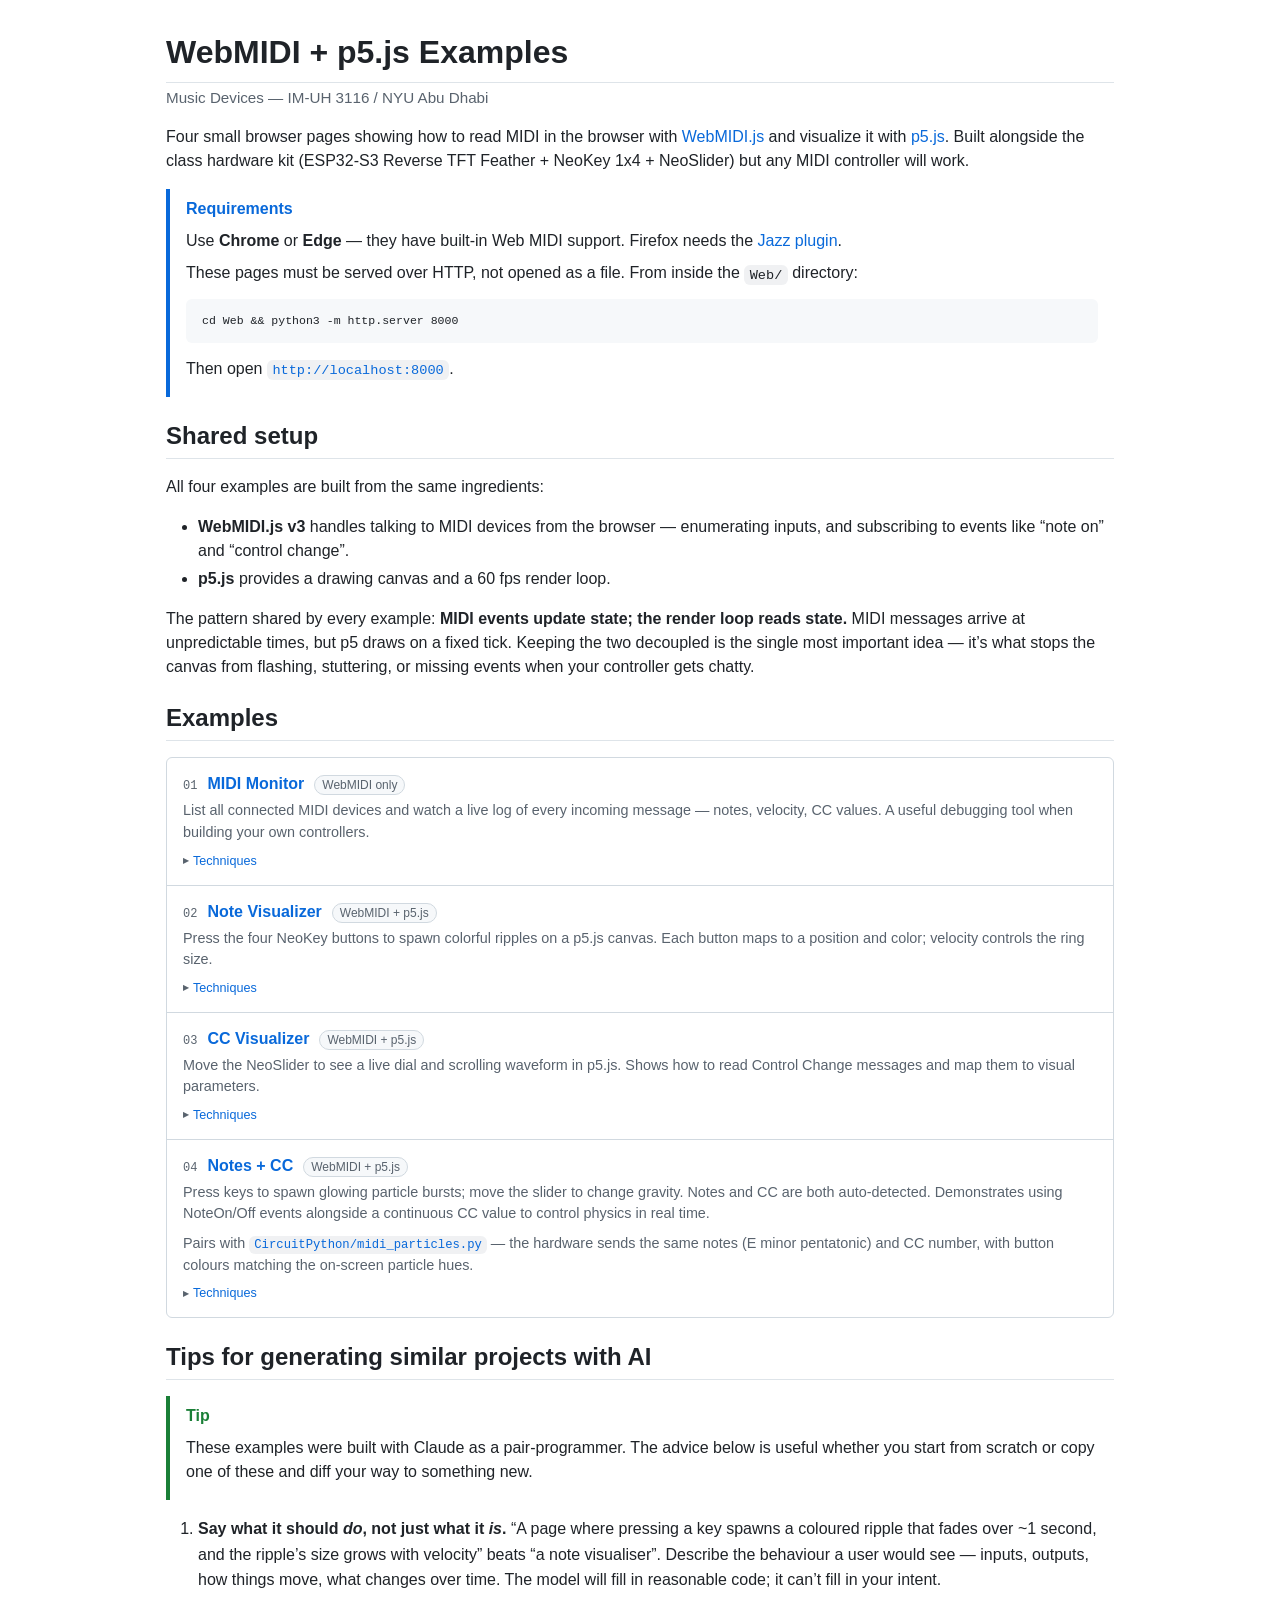
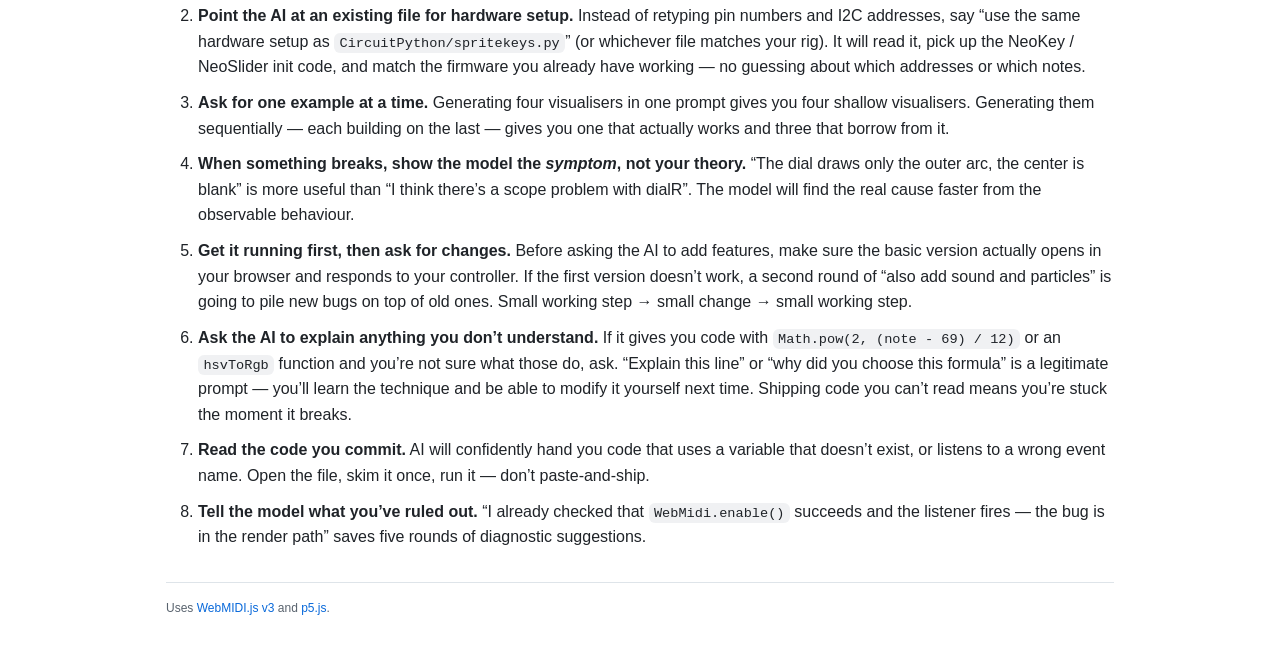
==== commit d8dbc435: "Cleanup" ====
--- a/Web/index.html
+++ b/Web/index.html
@@ -137,18 +137,11 @@
     }
 
     .card {
-      display: block;
       padding: 14px 16px;
       border-bottom: 1px solid var(--rule);
-      text-decoration: none;
       color: inherit;
-      transition: background 0.1s;
     }
     .card:last-child { border-bottom: 0; }
-    .card:hover {
-      background: var(--canvas-subtle);
-      text-decoration: none;
-    }
 
     .card-header {
       display: flex;
@@ -168,17 +161,17 @@
       font-weight: 600;
       color: var(--link);
     }
-    .card:hover .card-title { text-decoration: underline; }
+    .card-title:hover { text-decoration: underline; }
 
     .card-desc {
       color: var(--muted);
       font-size: 0.9em;
       line-height: 1.5;
+      margin-bottom: 8px;
     }
 
     .tag {
       display: inline-block;
-      margin-top: 6px;
       padding: 0 7px;
       font-size: 12px;
       line-height: 18px;
@@ -187,6 +180,50 @@
       border-radius: 2em;
       background: var(--canvas-subtle);
     }
+
+    /* Collapsible technique details — GitHub <details> style */
+    .card details {
+      margin-top: 8px;
+      font-size: 0.9em;
+    }
+
+    .card details summary {
+      cursor: pointer;
+      color: var(--link);
+      font-size: 0.875em;
+      user-select: none;
+      list-style: none;
+      display: flex;
+      align-items: center;
+      gap: 4px;
+    }
+    .card details summary::-webkit-details-marker { display: none; }
+    .card details summary::before {
+      content: '▶';
+      font-size: 0.65em;
+      transition: transform 0.15s;
+      color: var(--muted);
+    }
+    .card details[open] summary::before { transform: rotate(90deg); }
+    .card details summary:hover { text-decoration: underline; }
+
+    .card details .detail-body {
+      margin-top: 10px;
+      padding: 12px 16px;
+      background: var(--canvas-subtle);
+      border-radius: 6px;
+      border: 1px solid var(--rule);
+    }
+    .card details .detail-body p { font-size: 0.95em; color: #333; }
+    .card details .detail-body ul { font-size: 0.95em; color: #333; margin-bottom: 10px; }
+    .card details .detail-body h3 {
+      font-size: 0.95em;
+      margin: 12px 0 6px;
+      color: var(--text);
+      border: 0;
+    }
+    .card details .detail-body p:last-child,
+    .card details .detail-body ul:last-child { margin-bottom: 0; }
 
     pre.shell, .codeblock {
       background: var(--canvas-subtle);
@@ -265,46 +302,86 @@
 
   <div class="examples">
 
-    <a class="card" href="01_midi_monitor.html">
+    <div class="card">
       <div class="card-header">
         <span class="card-num">01</span>
-        <span class="card-title">MIDI Monitor</span>
+        <a class="card-title" href="01_midi_monitor.html">MIDI Monitor</a>
         <span class="tag">WebMIDI only</span>
       </div>
       <p class="card-desc">
         List all connected MIDI devices and watch a live log of every incoming message &mdash;
         notes, velocity, CC values. A useful debugging tool when building your own controllers.
       </p>
-    </a>
-
-    <a class="card" href="02_note_visualizer.html">
+      <details>
+        <summary>Techniques</summary>
+        <div class="detail-body">
+          <ul>
+            <li><strong>Listen broadly.</strong> Subscribes to named events (note on/off, control change, pitch bend) and a catch-all that fires on every raw MIDI byte &mdash; so messages the library doesn&rsquo;t have a convenience event for still show up.</li>
+            <li><strong>Cap the log.</strong> The message list is trimmed to the most recent 200 entries so a long session doesn&rsquo;t slow the page down.</li>
+            <li><strong>Colour-coded types.</strong> Notes, CCs, and everything else each get their own colour &mdash; so at a glance you can see which kinds of messages your controller is actually sending.</li>
+            <li><strong>Filter dropdown.</strong> Narrow the view to one message type when you&rsquo;re hunting a specific bug.</li>
+          </ul>
+          <h3>Why start here</h3>
+          <p>Before you build any visualiser, you need to see what your controller is actually sending. Half the bugs in a later example are really surprises in the MIDI stream &mdash; a duplicated note-on, a CC on channel 2 when you expected channel 1. This page is your oscilloscope.</p>
+        </div>
+      </details>
+    </div>
+
+    <div class="card">
       <div class="card-header">
         <span class="card-num">02</span>
-        <span class="card-title">Note Visualizer</span>
+        <a class="card-title" href="02_note_visualizer.html">Note Visualizer</a>
         <span class="tag">WebMIDI + p5.js</span>
       </div>
       <p class="card-desc">
         Press the four NeoKey buttons to spawn colorful ripples on a p5.js canvas.
         Each button maps to a position and color; velocity controls the ring size.
       </p>
-    </a>
-
-    <a class="card" href="03_cc_visualizer.html">
+      <details>
+        <summary>Techniques</summary>
+        <div class="detail-body">
+          <ul>
+            <li><strong>Dynamic registration.</strong> No pre-configured mapping of note to colour or screen position. The first time a note is received, it&rsquo;s given a hue and a slot on the screen.</li>
+            <li><strong>Pitch-based colour.</strong> Each pitch class (C, C#, D, &hellip;) gets its own hue, rotating around the colour wheel by semitone. Two notes an octave apart share a colour; neighbouring notes look similar.</li>
+            <li><strong>Layout computed at draw time.</strong> The currently-seen notes are sorted by pitch and spread evenly across the canvas every frame. A 3-note song and a 12-note song both get a clean layout with no hard-coded positions.</li>
+            <li><strong>Velocity-scaled ripples.</strong> A harder hit produces a larger, longer-lived ring. Velocity is free expressive data &mdash; use it.</li>
+            <li><strong>Readable labels.</strong> Note name in bold and MIDI number underneath, large enough to read from across the room.</li>
+          </ul>
+          <h3>Why this shape</h3>
+          <p>The temptation with a &ldquo;four-button visualiser&rdquo; is to hard-code four positions. Resist it. If the same code handles 1 note or 20 with no config, you can reuse it with a keyboard, a drum pad, or a wind controller &mdash; whatever happens to be plugged in.</p>
+        </div>
+      </details>
+    </div>
+
+    <div class="card">
       <div class="card-header">
         <span class="card-num">03</span>
-        <span class="card-title">CC Visualizer</span>
+        <a class="card-title" href="03_cc_visualizer.html">CC Visualizer</a>
         <span class="tag">WebMIDI + p5.js</span>
       </div>
       <p class="card-desc">
         Move the NeoSlider to see a live dial and scrolling waveform in p5.js.
         Shows how to read Control Change messages and map them to visual parameters.
       </p>
-    </a>
-
-    <a class="card" href="04_notes_and_cc.html">
+      <details>
+        <summary>Techniques</summary>
+        <div class="detail-body">
+          <ul>
+            <li><strong>Keyed by channel + CC number.</strong> Channel 1 CC 74 and channel 2 CC 74 are tracked as separate streams, since they often come from different controllers or different knobs.</li>
+            <li><strong>Named CCs.</strong> A small lookup table turns the raw number into a friendly label &mdash; CC 74 becomes &ldquo;Filter Cutoff&rdquo;, CC 1 becomes &ldquo;Mod Wheel&rdquo;, and so on. Unknown numbers just show as &ldquo;CC 42&rdquo;.</li>
+            <li><strong>Two views of the same data.</strong> The dial is the instantaneous value (&ldquo;where is it now?&rdquo;); the waveform is history (&ldquo;how has it been moving?&rdquo;). Each answers a different question, so both earn their place on screen.</li>
+            <li><strong>Grid of live chips.</strong> Every CC ever received is kept as a small card with an in-place value bar. Wiggle three knobs and you see three bars update simultaneously &mdash; no &ldquo;select which one to watch&rdquo; dropdown.</li>
+          </ul>
+          <h3>Why it works this way</h3>
+          <p>Controllers rarely send a single CC. A synth knob bank, a mod wheel, a foot pedal, and a breath controller all at once is normal. A visualiser that assumes one-CC-at-a-time breaks the moment you plug in real gear. Build for many from the start.</p>
+        </div>
+      </details>
+    </div>
+
+    <div class="card">
       <div class="card-header">
         <span class="card-num">04</span>
-        <span class="card-title">Notes + CC</span>
+        <a class="card-title" href="04_notes_and_cc.html">Notes + CC</a>
         <span class="tag">WebMIDI + p5.js</span>
       </div>
       <p class="card-desc">
@@ -312,7 +389,23 @@
         Notes and CC are both auto-detected. Demonstrates using NoteOn/Off events
         alongside a continuous CC value to control physics in real time.
       </p>
-    </a>
+      <p class="card-desc">
+        Pairs with <a href="https://github.com/mangtronix/MusicDevices/blob/main/CircuitPython/midi_particles.py"><code>CircuitPython/midi_particles.py</code></a> &mdash; the hardware sends the same
+        notes (E minor pentatonic) and CC number, with button colours matching the on-screen particle hues.
+      </p>
+      <details>
+        <summary>Techniques</summary>
+        <div class="detail-body">
+          <ul>
+            <li><strong>Gravity from CC.</strong> The continuous CC value is mapped to a gravity value that goes from strongly negative (float upward) through zero (weightless) to positive (fall). One knob, the whole behaviour range.</li>
+            <li><strong>Chromatically tuned explosion sounds.</strong> Every note press fires a short synthesised burst whose pitch matches the MIDI note. Built from three stacked layers &mdash; a pitched &ldquo;thump&rdquo; that drops in frequency, a sub-octave body, and filtered noise for sparkle.</li>
+            <li><strong>Particle interactions between different notes.</strong> Particles from the same note ignore each other. Particles from different notes push apart at close range and pull together at medium range, creating swirling orbits when multiple notes are held.</li>
+            <li><strong>Connection sparks.</strong> When particles from different notes get very close, a short glowing arc is drawn between them &mdash; the system &ldquo;notices&rdquo; the interaction and makes it visible.</li>
+            <li><strong>Fast enough at N particles.</strong> The example uses a spatial grid to only check nearby neighbours, keeping the frame rate smooth even with hundreds of particles on screen.</li>
+          </ul>
+        </div>
+      </details>
+    </div>
 
   </div>
 
@@ -385,11 +478,7 @@
   </div>
 
   <footer>
-    <p>
-      Uses <a href="https://webmidijs.org">WebMIDI.js v3</a> and
-      <a href="https://p5js.org">p5.js</a>. See
-      <a href="README.md">README.md</a> for how each example was built.
-    </p>
+    <p>Uses <a href="https://webmidijs.org">WebMIDI.js v3</a> and <a href="https://p5js.org">p5.js</a>.</p>
   </footer>
 
 </div>
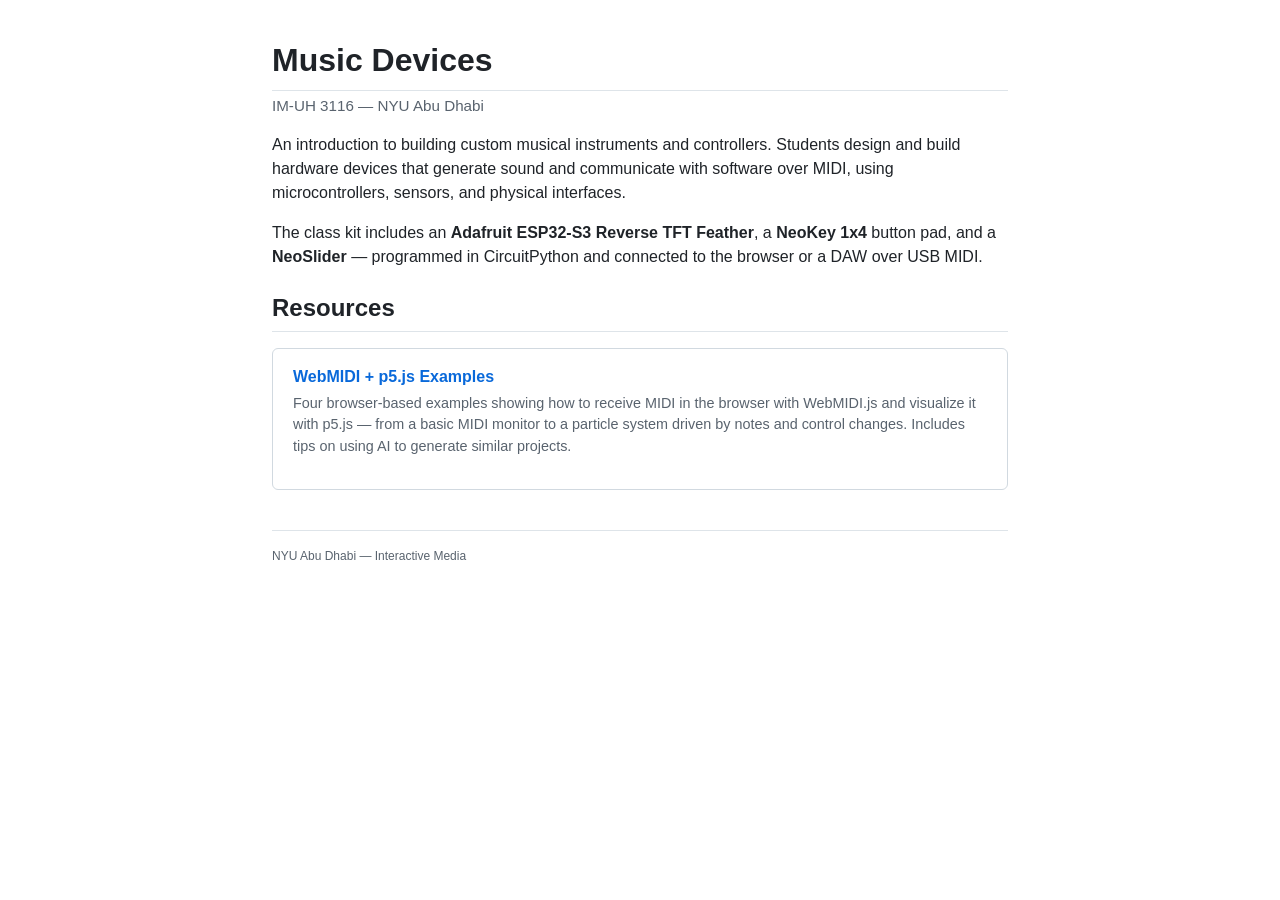
==== commit d8641231: "Reorg" ====
--- a/Web/index.html
+++ b/Web/index.html
@@ -3,482 +3,49 @@
 <head>
   <meta charset="UTF-8">
   <meta name="viewport" content="width=device-width, initial-scale=1.0">
-  <title>WebMIDI + p5.js Examples</title>
-  <style>
-    * { box-sizing: border-box; }
-
-    :root {
-      --text: #1f2328;
-      --muted: #59636e;
-      --link: #0969da;
-      --rule: #d1d9e0;
-      --rule-muted: #d1d9e0b3;
-      --bg: #ffffff;
-      --canvas-subtle: #f6f8fa;
-      --code-bg: #818b981f;
-      --note-border: #0969da;
-      --note-bg: #ddf4ff80;
-      --tip-border: #1a7f37;
-      --tip-bg: #dafbe180;
-    }
-
-    html, body { margin: 0; padding: 0; }
-
-    body {
-      background: var(--bg);
-      color: var(--text);
-      font-family: -apple-system, BlinkMacSystemFont, "Segoe UI", "Noto Sans", Helvetica, Arial, sans-serif, "Apple Color Emoji", "Segoe UI Emoji";
-      font-size: 16px;
-      line-height: 1.5;
-      -webkit-font-smoothing: antialiased;
-    }
-
-    .container {
-      max-width: 1012px;
-      margin: 0 auto;
-      padding: 32px;
-    }
-
-    @media (max-width: 768px) {
-      .container { padding: 16px; }
-    }
-
-    code, kbd, pre, samp, .mono {
-      font-family: ui-monospace, SFMono-Regular, "SF Mono", Menlo, Consolas, "Liberation Mono", monospace;
-      font-size: 85%;
-    }
-
-    p code, li code, td code {
-      padding: 0.2em 0.4em;
-      background: var(--code-bg);
-      border-radius: 6px;
-      white-space: break-spaces;
-    }
-
-    a {
-      color: var(--link);
-      text-decoration: none;
-    }
-    a:hover { text-decoration: underline; }
-
-    h1, h2, h3 {
-      margin-top: 24px;
-      margin-bottom: 16px;
-      font-weight: 600;
-      line-height: 1.25;
-    }
-
-    h1 {
-      font-size: 2em;
-      padding-bottom: 0.3em;
-      border-bottom: 1px solid var(--rule-muted);
-      margin-top: 0;
-    }
-
-    h2 {
-      font-size: 1.5em;
-      padding-bottom: 0.3em;
-      border-bottom: 1px solid var(--rule-muted);
-    }
-
-    h3 { font-size: 1.25em; }
-
-    p { margin: 0 0 16px; }
-
-    ul, ol {
-      margin: 0 0 16px;
-      padding-left: 2em;
-    }
-    li { margin-bottom: 4px; }
-    li > p { margin: 8px 0; }
-
-    hr {
-      border: 0;
-      border-top: 1px solid var(--rule-muted);
-      margin: 24px 0;
-      height: 0;
-    }
-
-    .subtitle {
-      color: var(--muted);
-      font-size: 0.95em;
-      margin-top: -12px;
-      margin-bottom: 16px;
-    }
-
-    /* GitHub-style alert / note callout */
-    .alert {
-      padding: 8px 16px;
-      margin-bottom: 16px;
-      color: inherit;
-      border-left: 0.25em solid var(--note-border);
-      background: transparent;
-    }
-    .alert p { margin: 8px 0; }
-    .alert-title {
-      display: flex;
-      align-items: center;
-      gap: 6px;
-      font-weight: 600;
-      color: var(--note-border);
-      margin-bottom: 4px;
-    }
-
-    .alert-tip { border-left-color: var(--tip-border); }
-    .alert-tip .alert-title { color: var(--tip-border); }
-
-    /* Example cards: laid out like a repo's file list */
-    .examples {
-      border: 1px solid var(--rule);
-      border-radius: 6px;
-      overflow: hidden;
-      margin: 16px 0 24px;
-      background: #fff;
-    }
-
-    .card {
-      padding: 14px 16px;
-      border-bottom: 1px solid var(--rule);
-      color: inherit;
-    }
-    .card:last-child { border-bottom: 0; }
-
-    .card-header {
-      display: flex;
-      align-items: baseline;
-      gap: 10px;
-      margin-bottom: 4px;
-    }
-
-    .card-num {
-      font-family: ui-monospace, SFMono-Regular, "SF Mono", Menlo, Consolas, "Liberation Mono", monospace;
-      font-size: 12px;
-      color: var(--muted);
-    }
-
-    .card-title {
-      font-size: 1em;
-      font-weight: 600;
-      color: var(--link);
-    }
-    .card-title:hover { text-decoration: underline; }
-
-    .card-desc {
-      color: var(--muted);
-      font-size: 0.9em;
-      line-height: 1.5;
-      margin-bottom: 8px;
-    }
-
-    .tag {
-      display: inline-block;
-      padding: 0 7px;
-      font-size: 12px;
-      line-height: 18px;
-      border: 1px solid var(--rule);
-      color: var(--muted);
-      border-radius: 2em;
-      background: var(--canvas-subtle);
-    }
-
-    /* Collapsible technique details — GitHub <details> style */
-    .card details {
-      margin-top: 8px;
-      font-size: 0.9em;
-    }
-
-    .card details summary {
-      cursor: pointer;
-      color: var(--link);
-      font-size: 0.875em;
-      user-select: none;
-      list-style: none;
-      display: flex;
-      align-items: center;
-      gap: 4px;
-    }
-    .card details summary::-webkit-details-marker { display: none; }
-    .card details summary::before {
-      content: '▶';
-      font-size: 0.65em;
-      transition: transform 0.15s;
-      color: var(--muted);
-    }
-    .card details[open] summary::before { transform: rotate(90deg); }
-    .card details summary:hover { text-decoration: underline; }
-
-    .card details .detail-body {
-      margin-top: 10px;
-      padding: 12px 16px;
-      background: var(--canvas-subtle);
-      border-radius: 6px;
-      border: 1px solid var(--rule);
-    }
-    .card details .detail-body p { font-size: 0.95em; color: #333; }
-    .card details .detail-body ul { font-size: 0.95em; color: #333; margin-bottom: 10px; }
-    .card details .detail-body h3 {
-      font-size: 0.95em;
-      margin: 12px 0 6px;
-      color: var(--text);
-      border: 0;
-    }
-    .card details .detail-body p:last-child,
-    .card details .detail-body ul:last-child { margin-bottom: 0; }
-
-    pre.shell, .codeblock {
-      background: var(--canvas-subtle);
-      border-radius: 6px;
-      padding: 12px 16px;
-      overflow-x: auto;
-      font-size: 85%;
-      line-height: 1.45;
-    }
-    pre.shell code, .codeblock code {
-      padding: 0;
-      background: transparent;
-      border-radius: 0;
-    }
-
-    .tips ol { margin-top: 8px; }
-    .tips li { margin-bottom: 10px; line-height: 1.6; }
-    .tips em { color: var(--text); font-style: italic; }
-
-    footer {
-      margin-top: 32px;
-      padding-top: 16px;
-      border-top: 1px solid var(--rule-muted);
-      color: var(--muted);
-      font-size: 12px;
-    }
-  </style>
+  <title>Music Devices — IM-UH 3116</title>
+  <link rel="stylesheet" href="site.css">
 </head>
 <body>
 
 <div class="container">
 
-  <h1>WebMIDI + p5.js Examples</h1>
-  <p class="subtitle">Music Devices &mdash; IM-UH 3116 / NYU Abu Dhabi</p>
+  <h1>Music Devices</h1>
+  <p class="subtitle">IM-UH 3116 &mdash; NYU Abu Dhabi</p>
 
   <p>
-    Four small browser pages showing how to read MIDI in the browser with
-    <a href="https://webmidijs.org">WebMIDI.js</a> and visualize it with
-    <a href="https://p5js.org">p5.js</a>. Built alongside the class hardware kit
-    (ESP32-S3 Reverse TFT Feather + NeoKey 1x4 + NeoSlider) but any MIDI controller
-    will work.
+    An introduction to building custom musical instruments and controllers.
+    Students design and build hardware devices that generate sound and
+    communicate with software over MIDI, using microcontrollers, sensors,
+    and physical interfaces.
   </p>
 
-  <div class="alert">
-    <div class="alert-title">Requirements</div>
-    <p>
-      Use <strong>Chrome</strong> or <strong>Edge</strong> &mdash; they have built-in Web MIDI support.
-      Firefox needs the <a href="https://jazz-soft.net/download/Jazz-Plugin/">Jazz plugin</a>.
-    </p>
-    <p>
-      These pages must be served over HTTP, not opened as a file. From inside the
-      <code>Web/</code> directory:
-    </p>
-    <pre class="shell"><code>cd Web &amp;&amp; python3 -m http.server 8000</code></pre>
-    <p>
-      Then open <a href="http://localhost:8000"><code>http://localhost:8000</code></a>.
-    </p>
-  </div>
-
-  <h2>Shared setup</h2>
-  <p>All four examples are built from the same ingredients:</p>
-  <ul>
-    <li><strong>WebMIDI.js v3</strong> handles talking to MIDI devices from the browser &mdash; enumerating inputs, and subscribing to events like &ldquo;note on&rdquo; and &ldquo;control change&rdquo;.</li>
-    <li><strong>p5.js</strong> provides a drawing canvas and a 60 fps render loop.</li>
-  </ul>
   <p>
-    The pattern shared by every example:
-    <strong>MIDI events update state; the render loop reads state.</strong>
-    MIDI messages arrive at unpredictable times, but p5 draws on a fixed tick.
-    Keeping the two decoupled is the single most important idea &mdash;
-    it&rsquo;s what stops the canvas from flashing, stuttering, or missing events
-    when your controller gets chatty.
+    The class kit includes an
+    <strong>Adafruit ESP32-S3 Reverse TFT Feather</strong>,
+    a <strong>NeoKey 1x4</strong> button pad, and a
+    <strong>NeoSlider</strong> — programmed in CircuitPython and connected
+    to the browser or a DAW over USB MIDI.
   </p>
 
-  <h2>Examples</h2>
+  <h2>Resources</h2>
 
-  <div class="examples">
+  <div class="sections">
 
-    <div class="card">
-      <div class="card-header">
-        <span class="card-num">01</span>
-        <a class="card-title" href="01_midi_monitor.html">MIDI Monitor</a>
-        <span class="tag">WebMIDI only</span>
-      </div>
-      <p class="card-desc">
-        List all connected MIDI devices and watch a live log of every incoming message &mdash;
-        notes, velocity, CC values. A useful debugging tool when building your own controllers.
+    <a class="section-card" href="p5examples.html">
+      <div class="sc-title">WebMIDI + p5.js Examples</div>
+      <p class="sc-desc">
+        Four browser-based examples showing how to receive MIDI in the browser
+        with WebMIDI.js and visualize it with p5.js &mdash; from a basic MIDI
+        monitor to a particle system driven by notes and control changes.
+        Includes tips on using AI to generate similar projects.
       </p>
-      <details>
-        <summary>Techniques</summary>
-        <div class="detail-body">
-          <ul>
-            <li><strong>Listen broadly.</strong> Subscribes to named events (note on/off, control change, pitch bend) and a catch-all that fires on every raw MIDI byte &mdash; so messages the library doesn&rsquo;t have a convenience event for still show up.</li>
-            <li><strong>Cap the log.</strong> The message list is trimmed to the most recent 200 entries so a long session doesn&rsquo;t slow the page down.</li>
-            <li><strong>Colour-coded types.</strong> Notes, CCs, and everything else each get their own colour &mdash; so at a glance you can see which kinds of messages your controller is actually sending.</li>
-            <li><strong>Filter dropdown.</strong> Narrow the view to one message type when you&rsquo;re hunting a specific bug.</li>
-          </ul>
-          <h3>Why start here</h3>
-          <p>Before you build any visualiser, you need to see what your controller is actually sending. Half the bugs in a later example are really surprises in the MIDI stream &mdash; a duplicated note-on, a CC on channel 2 when you expected channel 1. This page is your oscilloscope.</p>
-        </div>
-      </details>
-    </div>
-
-    <div class="card">
-      <div class="card-header">
-        <span class="card-num">02</span>
-        <a class="card-title" href="02_note_visualizer.html">Note Visualizer</a>
-        <span class="tag">WebMIDI + p5.js</span>
-      </div>
-      <p class="card-desc">
-        Press the four NeoKey buttons to spawn colorful ripples on a p5.js canvas.
-        Each button maps to a position and color; velocity controls the ring size.
-      </p>
-      <details>
-        <summary>Techniques</summary>
-        <div class="detail-body">
-          <ul>
-            <li><strong>Dynamic registration.</strong> No pre-configured mapping of note to colour or screen position. The first time a note is received, it&rsquo;s given a hue and a slot on the screen.</li>
-            <li><strong>Pitch-based colour.</strong> Each pitch class (C, C#, D, &hellip;) gets its own hue, rotating around the colour wheel by semitone. Two notes an octave apart share a colour; neighbouring notes look similar.</li>
-            <li><strong>Layout computed at draw time.</strong> The currently-seen notes are sorted by pitch and spread evenly across the canvas every frame. A 3-note song and a 12-note song both get a clean layout with no hard-coded positions.</li>
-            <li><strong>Velocity-scaled ripples.</strong> A harder hit produces a larger, longer-lived ring. Velocity is free expressive data &mdash; use it.</li>
-            <li><strong>Readable labels.</strong> Note name in bold and MIDI number underneath, large enough to read from across the room.</li>
-          </ul>
-          <h3>Why this shape</h3>
-          <p>The temptation with a &ldquo;four-button visualiser&rdquo; is to hard-code four positions. Resist it. If the same code handles 1 note or 20 with no config, you can reuse it with a keyboard, a drum pad, or a wind controller &mdash; whatever happens to be plugged in.</p>
-        </div>
-      </details>
-    </div>
-
-    <div class="card">
-      <div class="card-header">
-        <span class="card-num">03</span>
-        <a class="card-title" href="03_cc_visualizer.html">CC Visualizer</a>
-        <span class="tag">WebMIDI + p5.js</span>
-      </div>
-      <p class="card-desc">
-        Move the NeoSlider to see a live dial and scrolling waveform in p5.js.
-        Shows how to read Control Change messages and map them to visual parameters.
-      </p>
-      <details>
-        <summary>Techniques</summary>
-        <div class="detail-body">
-          <ul>
-            <li><strong>Keyed by channel + CC number.</strong> Channel 1 CC 74 and channel 2 CC 74 are tracked as separate streams, since they often come from different controllers or different knobs.</li>
-            <li><strong>Named CCs.</strong> A small lookup table turns the raw number into a friendly label &mdash; CC 74 becomes &ldquo;Filter Cutoff&rdquo;, CC 1 becomes &ldquo;Mod Wheel&rdquo;, and so on. Unknown numbers just show as &ldquo;CC 42&rdquo;.</li>
-            <li><strong>Two views of the same data.</strong> The dial is the instantaneous value (&ldquo;where is it now?&rdquo;); the waveform is history (&ldquo;how has it been moving?&rdquo;). Each answers a different question, so both earn their place on screen.</li>
-            <li><strong>Grid of live chips.</strong> Every CC ever received is kept as a small card with an in-place value bar. Wiggle three knobs and you see three bars update simultaneously &mdash; no &ldquo;select which one to watch&rdquo; dropdown.</li>
-          </ul>
-          <h3>Why it works this way</h3>
-          <p>Controllers rarely send a single CC. A synth knob bank, a mod wheel, a foot pedal, and a breath controller all at once is normal. A visualiser that assumes one-CC-at-a-time breaks the moment you plug in real gear. Build for many from the start.</p>
-        </div>
-      </details>
-    </div>
-
-    <div class="card">
-      <div class="card-header">
-        <span class="card-num">04</span>
-        <a class="card-title" href="04_notes_and_cc.html">Notes + CC</a>
-        <span class="tag">WebMIDI + p5.js</span>
-      </div>
-      <p class="card-desc">
-        Press keys to spawn glowing particle bursts; move the slider to change gravity.
-        Notes and CC are both auto-detected. Demonstrates using NoteOn/Off events
-        alongside a continuous CC value to control physics in real time.
-      </p>
-      <p class="card-desc">
-        Pairs with <a href="https://github.com/mangtronix/MusicDevices/blob/main/CircuitPython/midi_particles.py"><code>CircuitPython/midi_particles.py</code></a> &mdash; the hardware sends the same
-        notes (E minor pentatonic) and CC number, with button colours matching the on-screen particle hues.
-      </p>
-      <details>
-        <summary>Techniques</summary>
-        <div class="detail-body">
-          <ul>
-            <li><strong>Gravity from CC.</strong> The continuous CC value is mapped to a gravity value that goes from strongly negative (float upward) through zero (weightless) to positive (fall). One knob, the whole behaviour range.</li>
-            <li><strong>Chromatically tuned explosion sounds.</strong> Every note press fires a short synthesised burst whose pitch matches the MIDI note. Built from three stacked layers &mdash; a pitched &ldquo;thump&rdquo; that drops in frequency, a sub-octave body, and filtered noise for sparkle.</li>
-            <li><strong>Particle interactions between different notes.</strong> Particles from the same note ignore each other. Particles from different notes push apart at close range and pull together at medium range, creating swirling orbits when multiple notes are held.</li>
-            <li><strong>Connection sparks.</strong> When particles from different notes get very close, a short glowing arc is drawn between them &mdash; the system &ldquo;notices&rdquo; the interaction and makes it visible.</li>
-            <li><strong>Fast enough at N particles.</strong> The example uses a spatial grid to only check nearby neighbours, keeping the frame rate smooth even with hundreds of particles on screen.</li>
-          </ul>
-        </div>
-      </details>
-    </div>
+    </a>
 
   </div>
 
-  <h2 id="tips">Tips for generating similar projects with AI</h2>
-
-  <div class="alert alert-tip">
-    <div class="alert-title">Tip</div>
-    <p>
-      These examples were built with Claude as a pair-programmer. The advice below
-      is useful whether you start from scratch or copy one of these and diff your
-      way to something new.
-    </p>
-  </div>
-
-  <div class="tips">
-    <ol>
-      <li>
-        <strong>Say what it should <em>do</em>, not just what it <em>is</em>.</strong>
-        &ldquo;A page where pressing a key spawns a coloured ripple that fades over ~1 second,
-        and the ripple&rsquo;s size grows with velocity&rdquo; beats &ldquo;a note visualiser&rdquo;.
-        Describe the behaviour a user would see &mdash; inputs, outputs, how things move,
-        what changes over time. The model will fill in reasonable code; it can&rsquo;t fill in your intent.
-      </li>
-      <li>
-        <strong>Point the AI at an existing file for hardware setup.</strong>
-        Instead of retyping pin numbers and I2C addresses, say
-        &ldquo;use the same hardware setup as <code>CircuitPython/spritekeys.py</code>&rdquo;
-        (or whichever file matches your rig). It will read it, pick up the NeoKey / NeoSlider
-        init code, and match the firmware you already have working &mdash; no guessing about
-        which addresses or which notes.
-      </li>
-      <li>
-        <strong>Ask for one example at a time.</strong>
-        Generating four visualisers in one prompt gives you four shallow visualisers.
-        Generating them sequentially &mdash; each building on the last &mdash; gives you one
-        that actually works and three that borrow from it.
-      </li>
-      <li>
-        <strong>When something breaks, show the model the <em>symptom</em>, not your theory.</strong>
-        &ldquo;The dial draws only the outer arc, the center is blank&rdquo; is more useful than
-        &ldquo;I think there&rsquo;s a scope problem with dialR&rdquo;. The model will find the real cause
-        faster from the observable behaviour.
-      </li>
-      <li>
-        <strong>Get it running first, then ask for changes.</strong>
-        Before asking the AI to add features, make sure the basic version actually opens in your
-        browser and responds to your controller. If the first version doesn&rsquo;t work, a second round of
-        &ldquo;also add sound and particles&rdquo; is going to pile new bugs on top of old ones.
-        Small working step &rarr; small change &rarr; small working step.
-      </li>
-      <li>
-        <strong>Ask the AI to explain anything you don&rsquo;t understand.</strong>
-        If it gives you code with <code>Math.pow(2, (note - 69) / 12)</code> or an
-        <code>hsvToRgb</code> function and you&rsquo;re not sure what those do, ask.
-        &ldquo;Explain this line&rdquo; or &ldquo;why did you choose this formula&rdquo; is a
-        legitimate prompt &mdash; you&rsquo;ll learn the technique and be able to modify it yourself
-        next time. Shipping code you can&rsquo;t read means you&rsquo;re stuck the moment it breaks.
-      </li>
-      <li>
-        <strong>Read the code you commit.</strong>
-        AI will confidently hand you code that uses a variable that doesn&rsquo;t exist, or listens
-        to a wrong event name. Open the file, skim it once, run it &mdash; don&rsquo;t paste-and-ship.
-      </li>
-      <li>
-        <strong>Tell the model what you&rsquo;ve ruled out.</strong>
-        &ldquo;I already checked that <code>WebMidi.enable()</code> succeeds and the listener fires &mdash; the bug is
-        in the render path&rdquo; saves five rounds of diagnostic suggestions.
-      </li>
-    </ol>
-  </div>
-
   <footer>
-    <p>Uses <a href="https://webmidijs.org">WebMIDI.js v3</a> and <a href="https://p5js.org">p5.js</a>.</p>
+    <p>NYU Abu Dhabi &mdash; Interactive Media</p>
   </footer>
 
 </div>
--- a/Web/site.css
+++ b/Web/site.css
@@ -0,0 +1,272 @@
+* { box-sizing: border-box; }
+
+:root {
+  --text: #1f2328;
+  --muted: #59636e;
+  --link: #0969da;
+  --rule: #d1d9e0;
+  --rule-muted: #d1d9e0b3;
+  --bg: #ffffff;
+  --canvas-subtle: #f6f8fa;
+  --code-bg: #818b981f;
+  --note-border: #0969da;
+  --note-bg: #ddf4ff80;
+  --tip-border: #1a7f37;
+  --tip-bg: #dafbe180;
+}
+
+html, body { margin: 0; padding: 0; }
+
+body {
+  background: var(--bg);
+  color: var(--text);
+  font-family: -apple-system, BlinkMacSystemFont, "Segoe UI", "Noto Sans", Helvetica, Arial,
+    sans-serif, "Apple Color Emoji", "Segoe UI Emoji";
+  font-size: 16px;
+  line-height: 1.5;
+  -webkit-font-smoothing: antialiased;
+}
+
+/* ── Layout ─────────────────────────────────────────────────────────────── */
+
+.container {
+  max-width: 800px;
+  margin: 0 auto;
+  padding: 40px 32px;
+}
+@media (max-width: 600px) { .container { padding: 20px 16px; } }
+
+/* ── Typography ──────────────────────────────────────────────────────────── */
+
+code, kbd, pre, samp {
+  font-family: ui-monospace, SFMono-Regular, "SF Mono", Menlo, Consolas, "Liberation Mono", monospace;
+  font-size: 85%;
+}
+
+p code, li code, td code {
+  padding: 0.2em 0.4em;
+  background: var(--code-bg);
+  border-radius: 6px;
+  white-space: break-spaces;
+}
+
+a { color: var(--link); text-decoration: none; }
+a:hover { text-decoration: underline; }
+
+h1, h2, h3 {
+  font-weight: 600;
+  line-height: 1.25;
+  margin-top: 24px;
+  margin-bottom: 16px;
+}
+
+h1 {
+  font-size: 2em;
+  margin-top: 0;
+  padding-bottom: 0.3em;
+  border-bottom: 1px solid var(--rule-muted);
+}
+
+h2 {
+  font-size: 1.5em;
+  padding-bottom: 0.3em;
+  border-bottom: 1px solid var(--rule-muted);
+}
+
+h3 { font-size: 1.25em; }
+
+p { margin: 0 0 16px; }
+
+ul, ol { margin: 0 0 16px; padding-left: 2em; }
+li { margin-bottom: 4px; }
+li > p { margin: 8px 0; }
+
+hr {
+  border: 0;
+  border-top: 1px solid var(--rule-muted);
+  margin: 24px 0;
+  height: 0;
+}
+
+.subtitle {
+  color: var(--muted);
+  font-size: 0.95em;
+  margin-top: -12px;
+  margin-bottom: 16px;
+}
+
+/* ── Alert callouts (GitHub-style) ───────────────────────────────────────── */
+
+.alert {
+  padding: 8px 16px;
+  margin-bottom: 16px;
+  color: inherit;
+  border-left: 0.25em solid var(--note-border);
+  background: transparent;
+}
+.alert p { margin: 8px 0; }
+.alert-title {
+  display: flex;
+  align-items: center;
+  gap: 6px;
+  font-weight: 600;
+  color: var(--note-border);
+  margin-bottom: 4px;
+}
+.alert-tip { border-left-color: var(--tip-border); }
+.alert-tip .alert-title { color: var(--tip-border); }
+
+/* ── Code blocks ─────────────────────────────────────────────────────────── */
+
+pre.shell {
+  background: var(--canvas-subtle);
+  border-radius: 6px;
+  padding: 12px 16px;
+  overflow-x: auto;
+  font-size: 85%;
+  line-height: 1.45;
+}
+pre.shell code {
+  padding: 0;
+  background: transparent;
+  border-radius: 0;
+}
+
+/* ── Section cards (index.html) ──────────────────────────────────────────── */
+
+.sections { display: grid; gap: 12px; margin: 16px 0; }
+
+.section-card {
+  display: block;
+  padding: 16px 20px;
+  border: 1px solid var(--rule);
+  border-radius: 6px;
+  color: inherit;
+  text-decoration: none;
+  transition: background 0.1s, border-color 0.1s;
+}
+.section-card:hover {
+  background: var(--canvas-subtle);
+  border-color: var(--link);
+  text-decoration: none;
+}
+.section-card .sc-title {
+  font-weight: 600;
+  color: var(--link);
+  font-size: 1em;
+  margin-bottom: 4px;
+}
+.section-card:hover .sc-title { text-decoration: underline; }
+.section-card .sc-desc {
+  color: var(--muted);
+  font-size: 0.9em;
+  line-height: 1.5;
+}
+
+/* ── Example cards (p5examples.html) ─────────────────────────────────────── */
+
+.examples {
+  border: 1px solid var(--rule);
+  border-radius: 6px;
+  overflow: hidden;
+  margin: 16px 0 24px;
+  background: #fff;
+}
+
+.card {
+  padding: 14px 16px;
+  border-bottom: 1px solid var(--rule);
+  color: inherit;
+}
+.card:last-child { border-bottom: 0; }
+
+.card-header {
+  display: flex;
+  align-items: baseline;
+  gap: 10px;
+  margin-bottom: 4px;
+}
+
+.card-num {
+  font-family: ui-monospace, SFMono-Regular, "SF Mono", Menlo, Consolas, "Liberation Mono", monospace;
+  font-size: 12px;
+  color: var(--muted);
+}
+
+.card-title {
+  font-size: 1em;
+  font-weight: 600;
+  color: var(--link);
+}
+.card-title:hover { text-decoration: underline; }
+
+.card-desc {
+  color: var(--muted);
+  font-size: 0.9em;
+  line-height: 1.5;
+  margin-bottom: 8px;
+}
+
+.tag {
+  display: inline-block;
+  padding: 0 7px;
+  font-size: 12px;
+  line-height: 18px;
+  border: 1px solid var(--rule);
+  color: var(--muted);
+  border-radius: 2em;
+  background: var(--canvas-subtle);
+}
+
+/* ── Collapsible technique details ───────────────────────────────────────── */
+
+.card details { margin-top: 8px; font-size: 0.9em; }
+
+.card details summary {
+  cursor: pointer;
+  color: var(--link);
+  font-size: 0.875em;
+  user-select: none;
+  list-style: none;
+  display: flex;
+  align-items: center;
+  gap: 4px;
+}
+.card details summary::-webkit-details-marker { display: none; }
+.card details summary::before {
+  content: '▶';
+  font-size: 0.65em;
+  transition: transform 0.15s;
+  color: var(--muted);
+}
+.card details[open] summary::before { transform: rotate(90deg); }
+.card details summary:hover { text-decoration: underline; }
+
+.card details .detail-body {
+  margin-top: 10px;
+  padding: 12px 16px;
+  background: var(--canvas-subtle);
+  border-radius: 6px;
+  border: 1px solid var(--rule);
+}
+.card details .detail-body p  { font-size: 0.95em; color: #333; }
+.card details .detail-body ul { font-size: 0.95em; color: #333; margin-bottom: 10px; }
+.card details .detail-body h3 { font-size: 0.95em; margin: 12px 0 6px; color: var(--text); border: 0; }
+.card details .detail-body p:last-child,
+.card details .detail-body ul:last-child { margin-bottom: 0; }
+
+/* ── AI tips list ────────────────────────────────────────────────────────── */
+
+.tips ol { margin-top: 8px; }
+.tips li { margin-bottom: 10px; line-height: 1.6; }
+.tips em { color: var(--text); font-style: italic; }
+
+/* ── Footer ─────────────────────────────────────────────────────────────── */
+
+footer {
+  margin-top: 40px;
+  padding-top: 16px;
+  border-top: 1px solid var(--rule-muted);
+  color: var(--muted);
+  font-size: 12px;
+}
